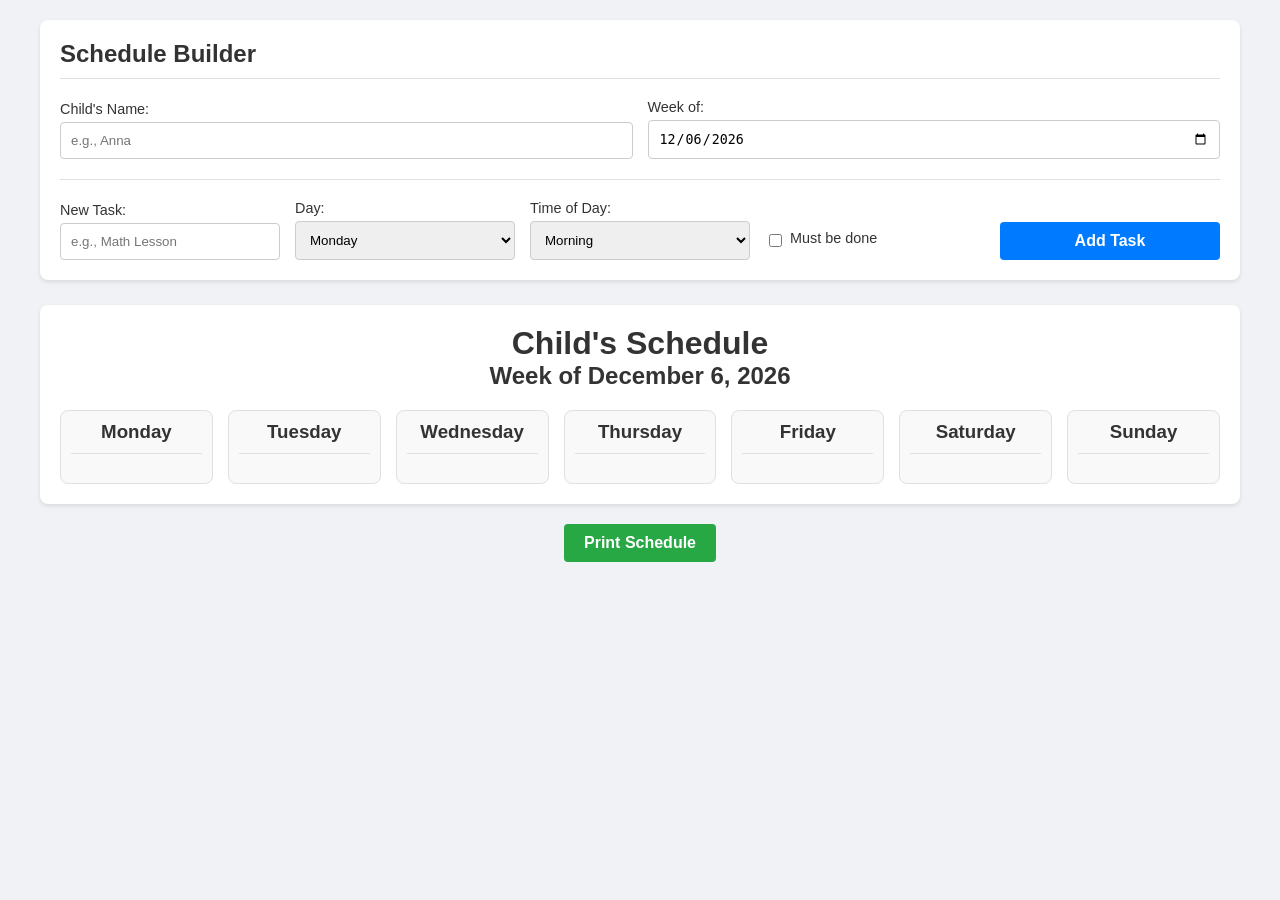
==== schedule.html @ 3bd8af98 "Initial commit" ====
<!DOCTYPE html>
<html lang="en">
<head>
    <meta charset="UTF-8">
    <meta name="viewport" content="width=device-width, initial-scale=1.0">
    <title>Weekly Homeschool Schedule</title>
    <link rel="stylesheet" href="style.css">
</head>
<body>

    <div class="container">
        <div class="controls">
            <h2>Schedule Builder</h2>
            <div class="input-grid">
                <div class="form-group">
                    <label for="childName">Child's Name:</label>
                    <input type="text" id="childName" placeholder="e.g., Anna">
                </div>
                <div class="form-group">
                    <label for="weekDate">Week of:</label>
                    <input type="date" id="weekDate">
                </div>
            </div>
            <hr style="margin: 20px 0; border: 0; border-top: 1px solid #e0e0e0;">
            <div class="input-grid">
                <div class="form-group">
                    <label for="taskName">New Task:</label>
                    <input type="text" id="taskName" placeholder="e.g., Math Lesson" list="taskHistory">
                    <datalist id="taskHistory"></datalist>
                </div>
                <div class="form-group">
                    <label for="dayOfWeek">Day:</label>
                    <select id="dayOfWeek">
                        <option>Monday</option>
                        <option>Tuesday</option>
                        <option>Wednesday</option>
                        <option>Thursday</option>
                        <option>Friday</option>
                        <option>Saturday</option>
                        <option>Sunday</option>
                    </select>
                </div>
                <div class="form-group">
                    <label for="timeOfDay">Time of Day:</label>
                    <select id="timeOfDay">
                        <option>Morning</option>
                        <option>Lunch</option>
                        <option>Afternoon</option>
                        <option>Nighttime</option>
                    </select>
                </div>
                <div class="form-group">
                    <div class="checkbox-group">
                        <input type="checkbox" id="isMustDo">
                        <label for="isMustDo">Must be done</label>
                    </div>
                </div>
                <div class="form-group">
                    <button id="addTaskBtn">Add Task</button>
                </div>
            </div>
        </div>

        <div id="printableArea">
            <div id="scheduleHeader">
                <h1 id="displayName">Child's Schedule</h1>
                <h2 id="displayDate">Week of...</h2>
            </div>
            <div class="schedule-grid" id="schedule-grid-container">
                </div>
        </div>
        
        <button id="printBtn">Print Schedule</button>
    </div>

    <script src="script.js"></script>
</body>
</html>
---- style.css ----
/* --- General Styles --- */
body {
    font-family: -apple-system, BlinkMacSystemFont, "Segoe UI", Roboto, "Helvetica Neue", Arial, sans-serif;
    background-color: #f0f2f5;
    color: #333;
    margin: 0;
    padding: 20px;
}

.container {
    max-width: 1200px;
    margin: auto;
}

/* --- Input & Controls Section --- */
.controls {
    background-color: #ffffff;
    padding: 20px;
    border-radius: 8px;
    box-shadow: 0 2px 4px rgba(0,0,0,0.1);
    margin-bottom: 25px;
}

.controls h2 {
    margin-top: 0;
    border-bottom: 1px solid #e0e0e0;
    padding-bottom: 10px;
}

.input-grid {
    display: grid;
    grid-template-columns: repeat(auto-fit, minmax(200px, 1fr));
    gap: 15px;
    align-items: end;
}

.form-group {
    display: flex;
    flex-direction: column;
}

label {
    margin-bottom: 5px;
    font-weight: 500;
    font-size: 0.9em;
}

input[type="text"], input[type="date"], select {
    width: 100%;
    padding: 10px;
    border: 1px solid #ccc;
    border-radius: 4px;
    box-sizing: border-box; /* Important for consistent sizing */
}

.checkbox-group {
    display: flex;
    align-items: center;
    height: 40px; /* Align with other inputs */
}

.checkbox-group input {
    margin-right: 8px;
}

button {
    padding: 10px 20px;
    background-color: #007bff;
    color: white;
    border: none;
    border-radius: 4px;
    cursor: pointer;
    font-size: 1em;
    font-weight: bold;
    transition: background-color 0.2s;
}

button:hover {
    background-color: #0056b3;
}

#printBtn {
    background-color: #28a745;
    display: block;
    margin: 20px auto;
}
#printBtn:hover {
    background-color: #218838;
}

/* --- Printable Schedule Area --- */
#printableArea {
    background-color: #ffffff;
    padding: 20px;
    border-radius: 8px;
    box-shadow: 0 2px 4px rgba(0,0,0,0.1);
}

#scheduleHeader {
    text-align: center;
    margin-bottom: 20px;
}

#scheduleHeader h1, #scheduleHeader h2 {
    margin: 0;
}

.schedule-grid {
    display: grid;
    grid-template-columns: repeat(7, 1fr);
    gap: 15px;
}

.day-column {
    background-color: #f9f9f9;
    border: 1px solid #e0e0e0;
    border-radius: 8px;
    padding: 10px;
}

.day-column h3 {
    text-align: center;
    margin-top: 0;
    padding-bottom: 10px;
    border-bottom: 1px solid #e0e0e0;
}

.time-block {
    margin-bottom: 15px;
}

.time-block h4 {
    margin: 0 0 8px 0;
    color: #555;
    font-size: 0.9em;
}

.time-block ul {
    list-style: none;
    margin: 0;
    padding-left: 5px;
}

.time-block li {
    background-color: #fff;
    padding: 8px;
    border-radius: 4px;
    margin-bottom: 5px;
    box-shadow: 0 1px 2px rgba(0,0,0,0.05);
    display: flex;
    align-items: center;
}

.task-checkbox {
    margin-right: 10px;
    min-width: 15px; /* prevent layout shift */
}

.task-name {
    flex-grow: 1;
}

/* --- Print Specific Styles --- */
@media print {
    @page {
        size: letter landscape;
        margin: 0.5in;
    }

    body {
        background-color: #fff;
        padding: 0;
        margin: 0;
    }

    .controls, #printBtn {
        display: none !important; /* Hide controls when printing */
    }

    .container, #printableArea {
        max-width: 100%;
        margin: 0;
        padding: 0;
        box-shadow: none;
        border: none;
    }

    .schedule-grid {
        display: grid;
        grid-template-columns: repeat(7, 1fr);
        gap: 10px;
    }

    .day-column {
        border: 1px solid #ccc;
        padding: 5px;
        page-break-inside: avoid; /* Try to keep columns from breaking across pages */
    }

    .time-block li {
        box-shadow: none;
        border: 1px solid #eee;
    }
}
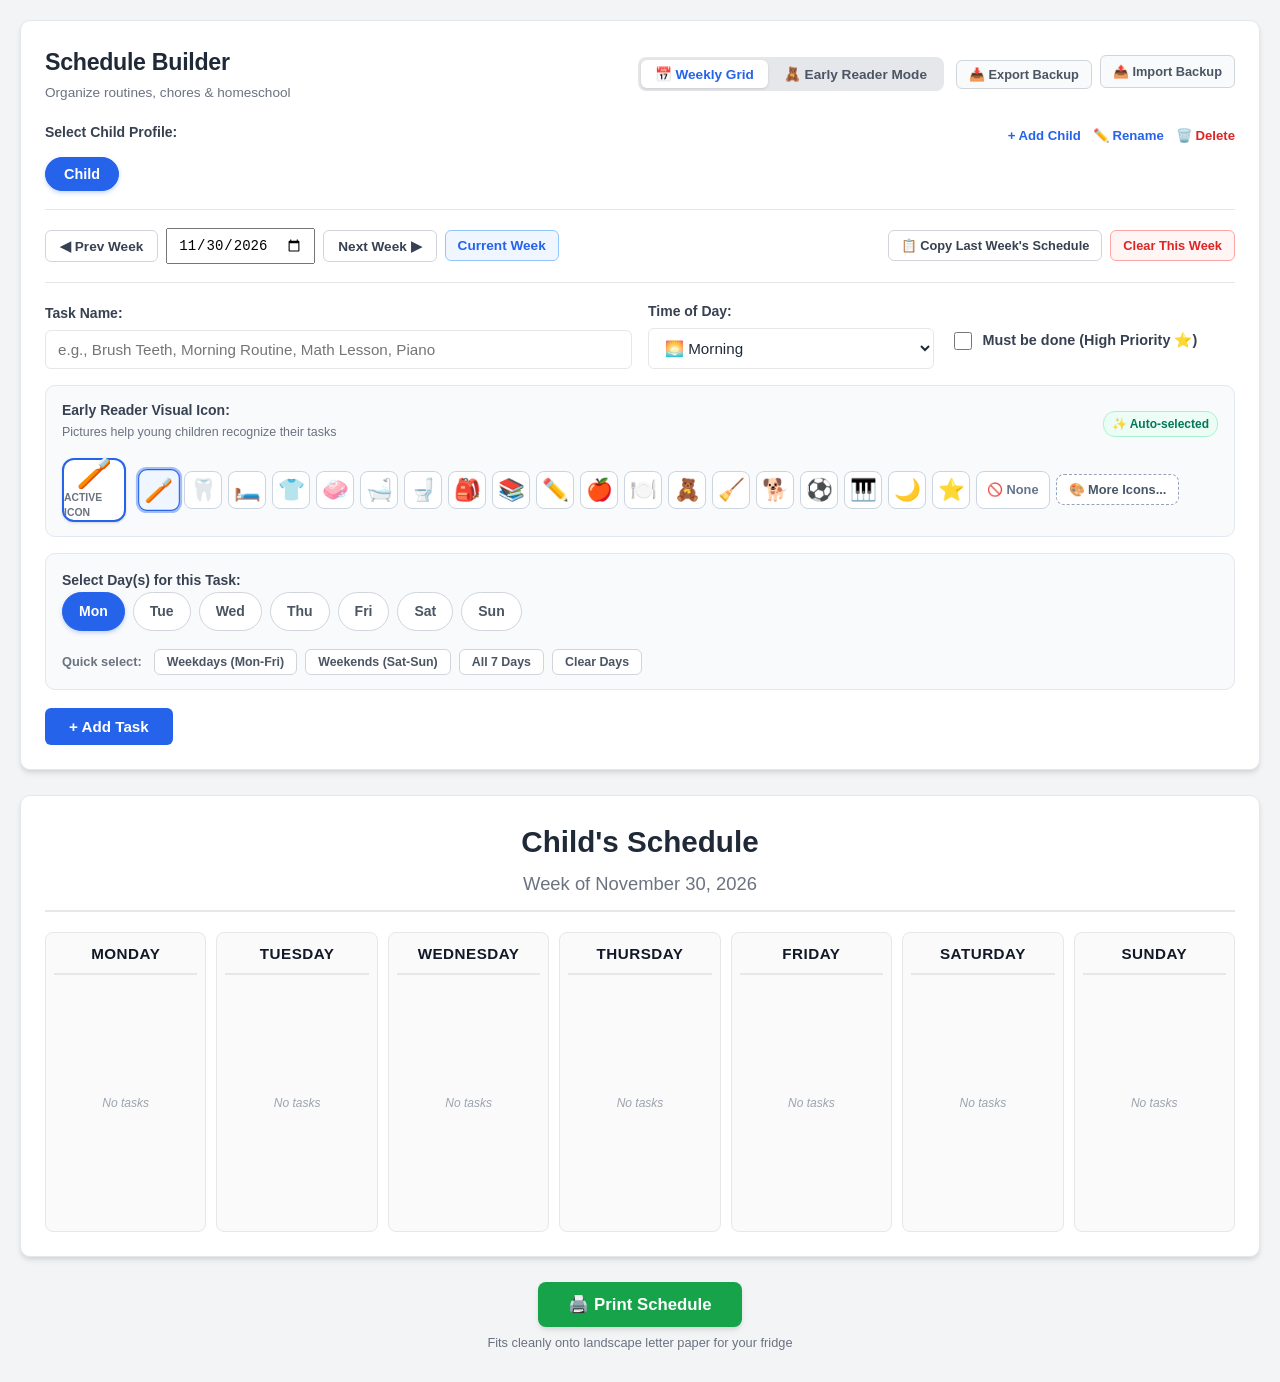
==== commit 1f330cbe: "Update and kids icons" ====
--- a/schedule.html
+++ b/schedule.html
@@ -3,76 +3,284 @@
 <head>
     <meta charset="UTF-8">
     <meta name="viewport" content="width=device-width, initial-scale=1.0">
-    <title>Weekly Homeschool Schedule</title>
+    <title>Weekly Schedule Planner - OnTheFrig</title>
     <link rel="stylesheet" href="style.css">
 </head>
 <body>
 
     <div class="container">
-        <div class="controls">
-            <h2>Schedule Builder</h2>
-            <div class="input-grid">
-                <div class="form-group">
-                    <label for="childName">Child's Name:</label>
-                    <input type="text" id="childName" placeholder="e.g., Anna">
-                </div>
-                <div class="form-group">
-                    <label for="weekDate">Week of:</label>
-                    <input type="date" id="weekDate">
-                </div>
-            </div>
-            <hr style="margin: 20px 0; border: 0; border-top: 1px solid #e0e0e0;">
-            <div class="input-grid">
-                <div class="form-group">
-                    <label for="taskName">New Task:</label>
-                    <input type="text" id="taskName" placeholder="e.g., Math Lesson" list="taskHistory">
-                    <datalist id="taskHistory"></datalist>
-                </div>
-                <div class="form-group">
-                    <label for="dayOfWeek">Day:</label>
-                    <select id="dayOfWeek">
-                        <option>Monday</option>
-                        <option>Tuesday</option>
-                        <option>Wednesday</option>
-                        <option>Thursday</option>
-                        <option>Friday</option>
-                        <option>Saturday</option>
-                        <option>Sunday</option>
-                    </select>
-                </div>
-                <div class="form-group">
-                    <label for="timeOfDay">Time of Day:</label>
-                    <select id="timeOfDay">
-                        <option>Morning</option>
-                        <option>Lunch</option>
-                        <option>Afternoon</option>
-                        <option>Nighttime</option>
-                    </select>
-                </div>
-                <div class="form-group">
-                    <div class="checkbox-group">
-                        <input type="checkbox" id="isMustDo">
-                        <label for="isMustDo">Must be done</label>
-                    </div>
-                </div>
-                <div class="form-group">
-                    <button id="addTaskBtn">Add Task</button>
-                </div>
-            </div>
-        </div>
-
-        <div id="printableArea">
+        <!-- Controls & Planning Section (Hidden when printing) -->
+        <div class="controls no-print">
+            <div class="app-header">
+                <div class="header-branding">
+                    <h2>Schedule Builder</h2>
+                    <span class="header-tagline">Organize routines, chores & homeschool</span>
+                </div>
+                <div class="header-actions">
+                    <div class="view-mode-toggle">
+                        <button type="button" id="viewWeeklyBtn" class="btn-mode active" title="Switch to 7-Day Weekly Grid">📅 Weekly Grid</button>
+                        <button type="button" id="viewEarlyReaderBtn" class="btn-mode" title="Switch to Picture-Card View for Early Readers">🧸 Early Reader Mode</button>
+                    </div>
+                    <div class="backup-actions">
+                        <button type="button" id="exportDataBtn" class="btn-secondary-sm" title="Download a backup file of all children and schedules">📥 Export Backup</button>
+                        <label class="btn-secondary-sm btn-file-label" title="Import schedule data from a backup file">
+                            📤 Import Backup
+                            <input type="file" id="importFileInput" accept=".json" style="display: none;">
+                        </label>
+                    </div>
+                </div>
+            </div>
+
+            <!-- 1. Child Selection / Profile Management -->
+            <div class="child-management-section">
+                <div class="section-header">
+                    <label class="section-label">Select Child Profile:</label>
+                    <div class="child-actions">
+                        <button type="button" id="addChildBtn" class="btn-link">+ Add Child</button>
+                        <button type="button" id="renameChildBtn" class="btn-link" title="Rename currently selected child">✏️ Rename</button>
+                        <button type="button" id="deleteChildBtn" class="btn-link text-danger" title="Remove currently selected child">🗑️ Delete</button>
+                    </div>
+                </div>
+                <div class="child-tabs" id="childTabsContainer">
+                    <!-- Dynamically populated child tabs -->
+                </div>
+            </div>
+
+            <hr class="divider">
+
+            <!-- 2. Week Navigation & History Controls -->
+            <div class="week-navigation-section">
+                <div class="week-nav-controls">
+                    <button type="button" id="prevWeekBtn" class="btn-nav" title="View previous week">◀ Prev Week</button>
+                    
+                    <div class="week-picker-wrapper">
+                        <label for="weekDate" class="sr-only">Week of:</label>
+                        <input type="date" id="weekDate" title="Select any date to jump to that week">
+                    </div>
+
+                    <button type="button" id="nextWeekBtn" class="btn-nav" title="View next week">Next Week ▶</button>
+                    <button type="button" id="currentWeekBtn" class="btn-nav-outline" title="Jump to current week">Current Week</button>
+                </div>
+
+                <div class="week-tools">
+                    <button type="button" id="copyPrevWeekBtn" class="btn-tool" title="Copy all tasks from the previous week into this week">📋 Copy Last Week's Schedule</button>
+                    <button type="button" id="clearWeekBtn" class="btn-tool btn-tool-danger" title="Clear tasks for this week only">Clear This Week</button>
+                </div>
+            </div>
+
+            <hr class="divider">
+
+            <!-- 3. Task Creation Form -->
+            <div class="task-form">
+                <div class="input-grid">
+                    <div class="form-group flex-2">
+                        <label for="taskName">Task Name:</label>
+                        <input type="text" id="taskName" placeholder="e.g., Brush Teeth, Morning Routine, Math Lesson, Piano" list="taskHistory" autocomplete="off">
+                        <datalist id="taskHistory"></datalist>
+                    </div>
+
+                    <div class="form-group">
+                        <label for="timeOfDay">Time of Day:</label>
+                        <select id="timeOfDay">
+                            <option value="Morning">🌅 Morning</option>
+                            <option value="Lunch">🥪 Lunch</option>
+                            <option value="Afternoon">☀️ Afternoon</option>
+                            <option value="Nighttime">🌙 Nighttime</option>
+                        </select>
+                    </div>
+
+                    <div class="form-group">
+                        <label class="checkbox-label" for="isMustDo">
+                            <input type="checkbox" id="isMustDo">
+                            <span>Must be done (High Priority ⭐)</span>
+                        </label>
+                    </div>
+                </div>
+
+                <!-- Early Reader Icon Selection -->
+                <div class="icon-selection-section">
+                    <div class="icon-header">
+                        <label class="section-label">
+                            Early Reader Visual Icon:
+                            <span class="icon-hint">Pictures help young children recognize their tasks</span>
+                        </label>
+                        <span id="autoIconBadge" class="auto-badge" title="Icon automatically detected from task name">✨ Auto-selected</span>
+                    </div>
+
+                    <div class="icon-picker-bar">
+                        <div class="selected-icon-preview" id="selectedIconPreview" title="Current selected icon">
+                            <span id="previewEmoji">🪥</span>
+                            <span class="preview-label">Active Icon</span>
+                        </div>
+
+                        <div class="quick-icons" id="quickIconsContainer">
+                            <!-- Popular Quick Icons -->
+                            <button type="button" class="icon-chip active" data-icon="🪥" title="Toothbrush">🪥</button>
+                            <button type="button" class="icon-chip" data-icon="🦷" title="Tooth">🦷</button>
+                            <button type="button" class="icon-chip" data-icon="🛏️" title="Make Bed">🛏️</button>
+                            <button type="button" class="icon-chip" data-icon="👕" title="Get Dressed">👕</button>
+                            <button type="button" class="icon-chip" data-icon="🧼" title="Wash Hands">🧼</button>
+                            <button type="button" class="icon-chip" data-icon="🛁" title="Bath / Shower">🛁</button>
+                            <button type="button" class="icon-chip" data-icon="🚽" title="Potty">🚽</button>
+                            <button type="button" class="icon-chip" data-icon="🎒" title="Pack Backpack">🎒</button>
+                            <button type="button" class="icon-chip" data-icon="📚" title="Reading / Books">📚</button>
+                            <button type="button" class="icon-chip" data-icon="✏️" title="Schoolwork / Writing">✏️</button>
+                            <button type="button" class="icon-chip" data-icon="🍎" title="Snack / Fruit">🍎</button>
+                            <button type="button" class="icon-chip" data-icon="🍽️" title="Eat Meal">🍽️</button>
+                            <button type="button" class="icon-chip" data-icon="🧸" title="Clean Up Toys">🧸</button>
+                            <button type="button" class="icon-chip" data-icon="🧹" title="Chore / Sweep">🧹</button>
+                            <button type="button" class="icon-chip" data-icon="🐕" title="Pet Care">🐕</button>
+                            <button type="button" class="icon-chip" data-icon="⚽" title="Play / Sports">⚽</button>
+                            <button type="button" class="icon-chip" data-icon="🎹" title="Music / Piano">🎹</button>
+                            <button type="button" class="icon-chip" data-icon="🌙" title="Bedtime">🌙</button>
+                            <button type="button" class="icon-chip" data-icon="⭐" title="Reward / Star">⭐</button>
+                            <button type="button" class="icon-chip" data-icon="" title="No Icon / Text Only">🚫 None</button>
+                            <button type="button" class="icon-chip-more" id="openMoreIconsBtn" title="Browse full icon categories">🎨 More Icons...</button>
+                        </div>
+                    </div>
+                </div>
+
+                <!-- Recurring / Multi-Day Selection -->
+                <div class="day-selection-section">
+                    <label class="section-label">Select Day(s) for this Task:</label>
+                    
+                    <div class="day-chips" id="dayChipsContainer">
+                        <label class="day-chip"><input type="checkbox" name="taskDay" value="Monday" checked><span>Mon</span></label>
+                        <label class="day-chip"><input type="checkbox" name="taskDay" value="Tuesday"><span>Tue</span></label>
+                        <label class="day-chip"><input type="checkbox" name="taskDay" value="Wednesday"><span>Wed</span></label>
+                        <label class="day-chip"><input type="checkbox" name="taskDay" value="Thursday"><span>Thu</span></label>
+                        <label class="day-chip"><input type="checkbox" name="taskDay" value="Friday"><span>Fri</span></label>
+                        <label class="day-chip"><input type="checkbox" name="taskDay" value="Saturday"><span>Sat</span></label>
+                        <label class="day-chip"><input type="checkbox" name="taskDay" value="Sunday"><span>Sun</span></label>
+                    </div>
+
+                    <div class="day-presets">
+                        <span class="preset-label">Quick select:</span>
+                        <button type="button" class="btn-preset" id="presetWeekdays">Weekdays (Mon-Fri)</button>
+                        <button type="button" class="btn-preset" id="presetWeekends">Weekends (Sat-Sun)</button>
+                        <button type="button" class="btn-preset" id="presetEveryday">All 7 Days</button>
+                        <button type="button" class="btn-preset" id="presetClearDays">Clear Days</button>
+                    </div>
+                </div>
+
+                <div class="form-actions">
+                    <button type="button" id="addTaskBtn" class="btn-primary">+ Add Task</button>
+                </div>
+            </div>
+        </div>
+
+        <!-- VIEW 1: Printable 7-Day Schedule Grid -->
+        <div id="printableArea" class="schedule-view">
             <div id="scheduleHeader">
                 <h1 id="displayName">Child's Schedule</h1>
                 <h2 id="displayDate">Week of...</h2>
             </div>
             <div class="schedule-grid" id="schedule-grid-container">
-                </div>
+                <!-- Dynamically populated day columns -->
+            </div>
+        </div>
+
+        <!-- VIEW 2: Early Reader Picture Routine Board -->
+        <div id="earlyReaderView" class="schedule-view" style="display: none;">
+            <div class="reader-board-header">
+                <div class="reader-header-info">
+                    <h1 id="readerDisplayName">Child's Daily Routine</h1>
+                    <div class="reader-subhead">
+                        <span id="readerDisplayDate">Today's Picture Routine</span>
+                        <span class="early-reader-badge">🧸 Early Reader Visual Board</span>
+                    </div>
+                </div>
+                
+                <!-- Day selector for Early Reader View -->
+                <div class="reader-day-selector no-print" id="readerDaySelector">
+                    <!-- Monday .. Sunday tabs -->
+                </div>
+            </div>
+
+            <div class="reader-routine-container" id="readerRoutineContainer">
+                <!-- Dynamically populated Time of Day picture cards -->
+            </div>
         </div>
         
-        <button id="printBtn">Print Schedule</button>
+        <!-- Print Action -->
+        <div class="print-action-bar no-print">
+            <button id="printBtn" class="btn-print">🖨️ Print Schedule</button>
+            <span class="print-hint" id="printHint">Fits cleanly onto landscape letter paper for your fridge</span>
+        </div>
+    </div>
+
+    <!-- More Icons Modal -->
+    <div id="iconModal" class="modal-overlay" style="display: none;">
+        <div class="modal-card">
+            <div class="modal-header">
+                <h3>Select an Early Reader Icon</h3>
+                <button type="button" id="closeIconModalBtn" class="modal-close-btn">✕</button>
+            </div>
+            <div class="modal-body" id="iconCategoriesContainer">
+                <!-- Populated dynamically with categorized emoji sets -->
+            </div>
+        </div>
+    </div>
+
+    <!-- Edit Task Modal -->
+    <div id="editTaskModal" class="modal-overlay" style="display: none;">
+        <div class="modal-card">
+            <div class="modal-header">
+                <h3>Edit Task</h3>
+                <button type="button" id="closeEditModalBtn" class="modal-close-btn">✕</button>
+            </div>
+            <div class="modal-body">
+                <div class="form-group">
+                    <label for="editTaskName">Task Name:</label>
+                    <input type="text" id="editTaskName">
+                </div>
+                <div class="form-group" style="margin-top: 12px;">
+                    <label for="editTimeOfDay">Time of Day:</label>
+                    <select id="editTimeOfDay">
+                        <option value="Morning">🌅 Morning</option>
+                        <option value="Lunch">🥪 Lunch</option>
+                        <option value="Afternoon">☀️ Afternoon</option>
+                        <option value="Nighttime">🌙 Nighttime</option>
+                    </select>
+                </div>
+                <div class="form-group" style="margin-top: 12px;">
+                    <label>Task Icon:</label>
+                    <div class="edit-icon-picker" id="editIconPicker">
+                        <!-- Quick icons in edit dialog -->
+                    </div>
+                </div>
+                <div class="form-group" style="margin-top: 12px;">
+                    <label class="checkbox-label" for="editIsMustDo">
+                        <input type="checkbox" id="editIsMustDo">
+                        <span>Must be done (High Priority ⭐)</span>
+                    </label>
+                </div>
+                <div class="modal-actions">
+                    <button type="button" id="saveEditTaskBtn" class="btn-primary">Save Changes</button>
+                    <button type="button" id="cancelEditTaskBtn" class="btn-tool">Cancel</button>
+                </div>
+            </div>
+        </div>
+    </div>
+
+    <!-- Safe Delete Confirmation Modal (Prevents accidental deletions) -->
+    <div id="deleteModal" class="modal-overlay" style="display: none;">
+        <div class="modal-card modal-card-sm">
+            <div class="modal-header">
+                <h3>Delete Recurring Task</h3>
+                <button type="button" id="closeDeleteModalBtn" class="modal-close-btn">✕</button>
+            </div>
+            <div class="modal-body">
+                <p id="deleteModalMessage">This task occurs on multiple days this week. How would you like to delete it?</p>
+                <div class="delete-modal-actions">
+                    <button type="button" id="deleteSeriesBtn" class="btn-tool btn-tool-danger">Delete All Days This Week</button>
+                    <button type="button" id="deleteSingleBtn" class="btn-tool">Delete Only This Day</button>
+                    <button type="button" id="cancelDeleteModalBtn" class="btn-secondary-sm">Cancel (Keep Task)</button>
+                </div>
+            </div>
+        </div>
     </div>
 
     <script src="script.js"></script>
 </body>
-</html>+</html>
--- a/style.css
+++ b/style.css
@@ -1,36 +1,322 @@
-/* --- General Styles --- */
+/* --- Base Variables & Reset --- */
+:root {
+    --primary-color: #2563eb;
+    --primary-hover: #1d4ed8;
+    --primary-light: #eff6ff;
+    --success-color: #16a34a;
+    --success-hover: #15803d;
+    --danger-color: #dc2626;
+    --danger-hover: #b91c1c;
+    --purple-color: #7c3aed;
+    --purple-light: #f5f3ff;
+    --amber-color: #d97706;
+    --amber-light: #fffbeb;
+    --bg-color: #f3f4f6;
+    --card-bg: #ffffff;
+    --text-main: #1f2937;
+    --text-muted: #6b7280;
+    --border-color: #e5e7eb;
+    --border-focus: #93c5fd;
+    --radius: 10px;
+    --radius-sm: 6px;
+    --shadow: 0 1px 3px rgba(0, 0, 0, 0.1), 0 1px 2px rgba(0, 0, 0, 0.06);
+    --shadow-md: 0 4px 6px -1px rgba(0, 0, 0, 0.1), 0 2px 4px -1px rgba(0, 0, 0, 0.06);
+    --shadow-lg: 0 10px 15px -3px rgba(0, 0, 0, 0.1), 0 4px 6px -2px rgba(0, 0, 0, 0.05);
+}
+
+* {
+    box-sizing: border-box;
+}
+
 body {
-    font-family: -apple-system, BlinkMacSystemFont, "Segoe UI", Roboto, "Helvetica Neue", Arial, sans-serif;
-    background-color: #f0f2f5;
-    color: #333;
+    font-family: -apple-system, BlinkMacSystemFont, "Segoe UI", Roboto, Helvetica, Arial, sans-serif;
+    background-color: var(--bg-color);
+    color: var(--text-main);
     margin: 0;
     padding: 20px;
+    line-height: 1.5;
 }
 
 .container {
-    max-width: 1200px;
-    margin: auto;
-}
-
-/* --- Input & Controls Section --- */
+    max-width: 1320px;
+    margin: 0 auto;
+}
+
+/* --- Controls & Card Styles --- */
 .controls {
+    background-color: var(--card-bg);
+    padding: 24px;
+    border-radius: var(--radius);
+    box-shadow: var(--shadow-md);
+    margin-bottom: 25px;
+    border: 1px solid var(--border-color);
+}
+
+.app-header {
+    display: flex;
+    justify-content: space-between;
+    align-items: center;
+    margin-bottom: 18px;
+    flex-wrap: wrap;
+    gap: 14px;
+}
+
+.header-branding h2 {
+    margin: 0;
+    font-size: 1.45rem;
+    font-weight: 800;
+    color: var(--text-main);
+    letter-spacing: -0.3px;
+}
+
+.header-tagline {
+    font-size: 0.85rem;
+    color: var(--text-muted);
+    font-weight: 500;
+}
+
+.header-actions {
+    display: flex;
+    align-items: center;
+    gap: 12px;
+    flex-wrap: wrap;
+}
+
+/* --- View Mode Switcher --- */
+.view-mode-toggle {
+    display: inline-flex;
+    background-color: #e5e7eb;
+    padding: 3px;
+    border-radius: 8px;
+    gap: 2px;
+}
+
+.btn-mode {
+    padding: 6px 14px;
+    background: transparent;
+    border: none;
+    border-radius: 6px;
+    font-size: 0.85rem;
+    font-weight: 700;
+    color: #4b5563;
+    cursor: pointer;
+    transition: all 0.15s ease;
+}
+
+.btn-mode:hover {
+    color: var(--text-main);
+}
+
+.btn-mode.active {
     background-color: #ffffff;
-    padding: 20px;
-    border-radius: 8px;
-    box-shadow: 0 2px 4px rgba(0,0,0,0.1);
-    margin-bottom: 25px;
-}
-
-.controls h2 {
-    margin-top: 0;
-    border-bottom: 1px solid #e0e0e0;
-    padding-bottom: 10px;
-}
-
+    color: var(--primary-color);
+    box-shadow: 0 1px 3px rgba(0, 0, 0, 0.12);
+}
+
+.backup-actions {
+    display: flex;
+    gap: 8px;
+    align-items: center;
+}
+
+.btn-secondary-sm {
+    padding: 6px 12px;
+    background-color: #f9fafb;
+    border: 1px solid #d1d5db;
+    border-radius: 6px;
+    font-size: 0.8rem;
+    font-weight: 600;
+    color: #4b5563;
+    cursor: pointer;
+    transition: background-color 0.15s, border-color 0.15s;
+    text-decoration: none;
+    display: inline-flex;
+    align-items: center;
+    gap: 4px;
+}
+
+.btn-secondary-sm:hover {
+    background-color: #e5e7eb;
+    border-color: #9ca3af;
+}
+
+.btn-file-label {
+    cursor: pointer;
+}
+
+.divider {
+    margin: 18px 0;
+    border: 0;
+    border-top: 1px solid var(--border-color);
+}
+
+/* --- Child Management & Tabs --- */
+.child-management-section {
+    margin-bottom: 6px;
+}
+
+.section-header {
+    display: flex;
+    justify-content: space-between;
+    align-items: center;
+    margin-bottom: 8px;
+}
+
+.section-label {
+    font-weight: 700;
+    font-size: 0.875rem;
+    color: #374151;
+}
+
+.child-actions {
+    display: flex;
+    gap: 12px;
+}
+
+.btn-link {
+    background: none;
+    border: none;
+    color: var(--primary-color);
+    font-size: 0.825rem;
+    font-weight: 600;
+    cursor: pointer;
+    padding: 0;
+}
+
+.btn-link:hover {
+    text-decoration: underline;
+}
+
+.btn-link.text-danger {
+    color: var(--danger-color);
+}
+
+.child-tabs {
+    display: flex;
+    flex-wrap: wrap;
+    gap: 8px;
+    align-items: center;
+}
+
+.child-tab {
+    padding: 8px 18px;
+    background-color: #f3f4f6;
+    border: 1px solid #d1d5db;
+    border-radius: 20px;
+    font-size: 0.9rem;
+    font-weight: 600;
+    color: #4b5563;
+    cursor: pointer;
+    transition: all 0.15s ease;
+}
+
+.child-tab:hover {
+    background-color: #e5e7eb;
+    border-color: #9ca3af;
+}
+
+.child-tab.active {
+    background-color: var(--primary-color);
+    color: #ffffff;
+    border-color: var(--primary-color);
+    box-shadow: 0 2px 4px rgba(37, 99, 235, 0.25);
+}
+
+/* --- Week Navigation Section --- */
+.week-navigation-section {
+    display: flex;
+    justify-content: space-between;
+    align-items: center;
+    flex-wrap: wrap;
+    gap: 14px;
+}
+
+.week-nav-controls {
+    display: flex;
+    align-items: center;
+    gap: 8px;
+    flex-wrap: wrap;
+}
+
+.week-picker-wrapper input[type="date"] {
+    padding: 7px 10px;
+    font-size: 0.875rem;
+    width: auto;
+    font-weight: 500;
+}
+
+.btn-nav {
+    padding: 7px 14px;
+    background-color: #ffffff;
+    border: 1px solid #d1d5db;
+    border-radius: 6px;
+    font-size: 0.85rem;
+    font-weight: 600;
+    color: #374151;
+    cursor: pointer;
+    transition: all 0.15s;
+}
+
+.btn-nav:hover {
+    background-color: #f3f4f6;
+    border-color: #9ca3af;
+}
+
+.btn-nav-outline {
+    padding: 7px 12px;
+    background-color: var(--primary-light);
+    border: 1px solid var(--border-focus);
+    border-radius: 6px;
+    font-size: 0.85rem;
+    font-weight: 600;
+    color: var(--primary-color);
+    cursor: pointer;
+    transition: all 0.15s;
+}
+
+.btn-nav-outline:hover {
+    background-color: #dbeafe;
+}
+
+.week-tools {
+    display: flex;
+    gap: 8px;
+    flex-wrap: wrap;
+}
+
+.btn-tool {
+    padding: 7px 12px;
+    background-color: #ffffff;
+    border: 1px solid #d1d5db;
+    border-radius: 6px;
+    font-size: 0.8rem;
+    font-weight: 600;
+    color: #374151;
+    cursor: pointer;
+    transition: all 0.15s;
+}
+
+.btn-tool:hover {
+    background-color: #f3f4f6;
+    border-color: #9ca3af;
+}
+
+.btn-tool-danger {
+    color: var(--danger-color);
+    border-color: #fca5a5;
+    background-color: #fff5f5;
+}
+
+.btn-tool-danger:hover {
+    background-color: #fee2e2;
+    border-color: var(--danger-color);
+}
+
+/* --- Task Input Grid --- */
 .input-grid {
     display: grid;
-    grid-template-columns: repeat(auto-fit, minmax(200px, 1fr));
-    gap: 15px;
+    grid-template-columns: repeat(auto-fit, minmax(220px, 1fr));
+    gap: 16px;
     align-items: end;
 }
 
@@ -39,166 +325,1051 @@
     flex-direction: column;
 }
 
+.form-group.flex-2 {
+    grid-column: span 2;
+}
+
 label {
-    margin-bottom: 5px;
-    font-weight: 500;
-    font-size: 0.9em;
-}
-
-input[type="text"], input[type="date"], select {
+    margin-bottom: 6px;
+    font-weight: 600;
+    font-size: 0.875rem;
+    color: #374151;
+}
+
+input[type="text"],
+select {
     width: 100%;
-    padding: 10px;
-    border: 1px solid #ccc;
-    border-radius: 4px;
-    box-sizing: border-box; /* Important for consistent sizing */
-}
-
-.checkbox-group {
-    display: flex;
-    align-items: center;
-    height: 40px; /* Align with other inputs */
-}
-
-.checkbox-group input {
-    margin-right: 8px;
-}
-
+    padding: 10px 12px;
+    border: 1px solid var(--border-color);
+    border-radius: 6px;
+    background-color: #fff;
+    font-size: 0.95rem;
+    color: var(--text-main);
+    transition: border-color 0.15s ease, box-shadow 0.15s ease;
+}
+
+input[type="text"]:focus,
+input[type="date"]:focus,
+select:focus {
+    outline: none;
+    border-color: var(--primary-color);
+    box-shadow: 0 0 0 3px rgba(37, 99, 235, 0.15);
+}
+
+.checkbox-label {
+    display: inline-flex;
+    align-items: center;
+    gap: 8px;
+    cursor: pointer;
+    font-weight: 600;
+    font-size: 0.9rem;
+    padding: 10px 0;
+    user-select: none;
+}
+
+.checkbox-label input[type="checkbox"] {
+    width: 18px;
+    height: 18px;
+    cursor: pointer;
+    accent-color: var(--primary-color);
+}
+
+/* --- Early Reader Icon Selection Section --- */
+.icon-selection-section {
+    margin-top: 16px;
+    padding: 14px 16px;
+    background-color: #f8fafc;
+    border: 1px solid #e2e8f0;
+    border-radius: var(--radius);
+}
+
+.icon-header {
+    display: flex;
+    justify-content: space-between;
+    align-items: center;
+    margin-bottom: 10px;
+    flex-wrap: wrap;
+    gap: 8px;
+}
+
+.icon-hint {
+    display: block;
+    font-size: 0.78rem;
+    font-weight: normal;
+    color: var(--text-muted);
+    margin-top: 2px;
+}
+
+.auto-badge {
+    display: inline-block;
+    padding: 3px 8px;
+    background-color: #ecfdf5;
+    border: 1px solid #a7f3d0;
+    color: #047857;
+    border-radius: 12px;
+    font-size: 0.75rem;
+    font-weight: 600;
+    transition: opacity 0.2s;
+}
+
+.icon-picker-bar {
+    display: flex;
+    align-items: center;
+    gap: 14px;
+    flex-wrap: wrap;
+}
+
+.selected-icon-preview {
+    display: flex;
+    flex-direction: column;
+    align-items: center;
+    justify-content: center;
+    width: 64px;
+    height: 64px;
+    background: #ffffff;
+    border: 2px solid var(--primary-color);
+    border-radius: 12px;
+    box-shadow: var(--shadow);
+    flex-shrink: 0;
+}
+
+#previewEmoji {
+    font-size: 1.85rem;
+    line-height: 1;
+}
+
+.preview-label {
+    font-size: 0.65rem;
+    font-weight: 700;
+    color: var(--text-muted);
+    text-transform: uppercase;
+    margin-top: 2px;
+}
+
+.quick-icons {
+    display: flex;
+    flex-wrap: wrap;
+    gap: 6px;
+    align-items: center;
+    flex: 1;
+}
+
+.icon-chip {
+    width: 38px;
+    height: 38px;
+    font-size: 1.35rem;
+    display: inline-flex;
+    align-items: center;
+    justify-content: center;
+    background-color: #ffffff;
+    border: 1px solid #cbd5e1;
+    border-radius: 8px;
+    cursor: pointer;
+    transition: all 0.15s ease;
+    padding: 0;
+    user-select: none;
+}
+
+.icon-chip[data-icon=""] {
+    width: auto;
+    padding: 0 10px;
+    font-size: 0.8rem;
+    font-weight: 600;
+    color: #64748b;
+}
+
+.icon-chip:hover {
+    background-color: #e2e8f0;
+    transform: scale(1.08);
+}
+
+.icon-chip.active {
+    border-color: var(--primary-color);
+    background-color: #eff6ff;
+    box-shadow: 0 0 0 2px rgba(37, 99, 235, 0.4);
+    transform: scale(1.1);
+}
+
+.icon-chip-more {
+    padding: 7px 12px;
+    background-color: #ffffff;
+    border: 1px dashed #94a3b8;
+    border-radius: 8px;
+    font-size: 0.8rem;
+    font-weight: 600;
+    color: #475569;
+    cursor: pointer;
+    transition: all 0.15s ease;
+}
+
+.icon-chip-more:hover {
+    background-color: #f1f5f9;
+    border-color: var(--primary-color);
+    color: var(--primary-color);
+}
+
+/* --- Recurring / Multi-Day Selection Chips --- */
+.day-selection-section {
+    margin-top: 16px;
+    padding: 14px 16px;
+    background-color: #f9fafb;
+    border: 1px solid var(--border-color);
+    border-radius: var(--radius);
+}
+
+.day-chips {
+    display: flex;
+    flex-wrap: wrap;
+    gap: 8px;
+    margin-bottom: 12px;
+}
+
+.day-chip {
+    cursor: pointer;
+    user-select: none;
+}
+
+.day-chip input[type="checkbox"] {
+    position: absolute;
+    opacity: 0;
+    pointer-events: none;
+}
+
+.day-chip span {
+    display: inline-block;
+    padding: 8px 16px;
+    background-color: #ffffff;
+    border: 1px solid #d1d5db;
+    border-radius: 20px;
+    font-size: 0.875rem;
+    font-weight: 600;
+    color: #4b5563;
+    transition: all 0.15s ease-in-out;
+}
+
+.day-chip input[type="checkbox"]:checked + span {
+    background-color: var(--primary-color);
+    color: #ffffff;
+    border-color: var(--primary-color);
+    box-shadow: 0 2px 4px rgba(37, 99, 235, 0.25);
+}
+
+.day-chip:hover span {
+    border-color: var(--primary-color);
+}
+
+.day-presets {
+    display: flex;
+    flex-wrap: wrap;
+    align-items: center;
+    gap: 8px;
+}
+
+.preset-label {
+    font-size: 0.8rem;
+    font-weight: 600;
+    color: var(--text-muted);
+    margin-right: 4px;
+}
+
+.btn-preset {
+    padding: 5px 12px;
+    background-color: #ffffff;
+    border: 1px solid #d1d5db;
+    border-radius: 6px;
+    font-size: 0.775rem;
+    font-weight: 600;
+    color: #4b5563;
+    cursor: pointer;
+    transition: background-color 0.15s, border-color 0.15s;
+}
+
+.btn-preset:hover {
+    background-color: #e5e7eb;
+    border-color: #9ca3af;
+}
+
+/* --- Buttons --- */
 button {
-    padding: 10px 20px;
-    background-color: #007bff;
-    color: white;
+    font-family: inherit;
+}
+
+.form-actions {
+    display: flex;
+    gap: 12px;
+    margin-top: 18px;
+    align-items: center;
+}
+
+.btn-primary {
+    padding: 10px 24px;
+    background-color: var(--primary-color);
+    color: #ffffff;
     border: none;
-    border-radius: 4px;
-    cursor: pointer;
-    font-size: 1em;
-    font-weight: bold;
-    transition: background-color 0.2s;
-}
-
-button:hover {
-    background-color: #0056b3;
-}
-
-#printBtn {
-    background-color: #28a745;
-    display: block;
-    margin: 20px auto;
-}
-#printBtn:hover {
-    background-color: #218838;
-}
-
-/* --- Printable Schedule Area --- */
+    border-radius: 6px;
+    cursor: pointer;
+    font-size: 0.95rem;
+    font-weight: 700;
+    transition: background-color 0.15s;
+}
+
+.btn-primary:hover {
+    background-color: var(--primary-hover);
+}
+
+.print-action-bar {
+    text-align: center;
+    margin: 25px 0 10px 0;
+    display: flex;
+    flex-direction: column;
+    align-items: center;
+    gap: 6px;
+}
+
+.btn-print {
+    padding: 12px 30px;
+    background-color: var(--success-color);
+    color: #ffffff;
+    border: none;
+    border-radius: 8px;
+    cursor: pointer;
+    font-size: 1.05rem;
+    font-weight: 700;
+    box-shadow: var(--shadow-md);
+    transition: background-color 0.15s, transform 0.05s;
+}
+
+.btn-print:hover {
+    background-color: var(--success-hover);
+}
+
+.btn-print:active {
+    transform: translateY(1px);
+}
+
+.print-hint {
+    font-size: 0.8rem;
+    color: var(--text-muted);
+}
+
+/* --- VIEW 1: Schedule Display Area (Weekly Grid) --- */
 #printableArea {
-    background-color: #ffffff;
-    padding: 20px;
-    border-radius: 8px;
-    box-shadow: 0 2px 4px rgba(0,0,0,0.1);
+    background-color: var(--card-bg);
+    padding: 24px;
+    border-radius: var(--radius);
+    box-shadow: var(--shadow-md);
+    border: 1px solid var(--border-color);
 }
 
 #scheduleHeader {
     text-align: center;
     margin-bottom: 20px;
-}
-
-#scheduleHeader h1, #scheduleHeader h2 {
+    padding-bottom: 12px;
+    border-bottom: 2px solid var(--border-color);
+}
+
+#scheduleHeader h1 {
+    margin: 0 0 6px 0;
+    font-size: 1.85rem;
+    font-weight: 800;
+    color: var(--text-main);
+}
+
+#scheduleHeader h2 {
     margin: 0;
+    font-size: 1.15rem;
+    font-weight: 500;
+    color: var(--text-muted);
 }
 
 .schedule-grid {
     display: grid;
     grid-template-columns: repeat(7, 1fr);
-    gap: 15px;
+    gap: 10px;
 }
 
 .day-column {
-    background-color: #f9f9f9;
-    border: 1px solid #e0e0e0;
+    background-color: #fafafa;
+    border: 1px solid var(--border-color);
     border-radius: 8px;
-    padding: 10px;
+    padding: 10px 8px;
+    display: flex;
+    flex-direction: column;
+    min-height: 300px;
 }
 
 .day-column h3 {
     text-align: center;
-    margin-top: 0;
-    padding-bottom: 10px;
-    border-bottom: 1px solid #e0e0e0;
+    margin: 0 0 10px 0;
+    padding-bottom: 8px;
+    font-size: 0.95rem;
+    font-weight: 800;
+    color: #111827;
+    border-bottom: 2px solid #e5e7eb;
+    text-transform: uppercase;
+    letter-spacing: 0.5px;
 }
 
 .time-block {
-    margin-bottom: 15px;
+    margin-bottom: 12px;
 }
 
 .time-block h4 {
-    margin: 0 0 8px 0;
-    color: #555;
-    font-size: 0.9em;
+    margin: 0 0 6px 2px;
+    color: #4b5563;
+    font-size: 0.8rem;
+    font-weight: 700;
+    text-transform: uppercase;
+    letter-spacing: 0.3px;
+    display: flex;
+    align-items: center;
+    gap: 4px;
 }
 
 .time-block ul {
     list-style: none;
     margin: 0;
-    padding-left: 5px;
+    padding: 0;
 }
 
 .time-block li {
-    background-color: #fff;
-    padding: 8px;
-    border-radius: 4px;
-    margin-bottom: 5px;
-    box-shadow: 0 1px 2px rgba(0,0,0,0.05);
-    display: flex;
-    align-items: center;
+    background-color: #ffffff;
+    padding: 6px 8px;
+    border-radius: 6px;
+    margin-bottom: 6px;
+    border: 1px solid #e5e7eb;
+    box-shadow: 0 1px 2px rgba(0, 0, 0, 0.04);
+    display: flex;
+    align-items: center;
+    gap: 7px;
+    font-size: 0.85rem;
+    transition: background-color 0.15s, transform 0.1s;
+    position: relative;
+}
+
+.time-block li:hover {
+    background-color: #f9fafb;
+}
+
+.time-block li.completed {
+    background-color: #f8fafc;
+    border-color: #e2e8f0;
+}
+
+.time-block li.completed .task-name {
+    text-decoration: line-through;
+    color: #9ca3af;
+}
+
+.time-block li.completed .task-icon {
+    opacity: 0.5;
+    filter: grayscale(0.5);
 }
 
 .task-checkbox {
-    margin-right: 10px;
-    min-width: 15px; /* prevent layout shift */
+    cursor: pointer;
+    min-width: 16px;
+    min-height: 16px;
+    accent-color: var(--primary-color);
+}
+
+.task-icon {
+    font-size: 1.25rem;
+    line-height: 1;
+    flex-shrink: 0;
+    display: inline-flex;
+    align-items: center;
+    justify-content: center;
 }
 
 .task-name {
     flex-grow: 1;
-}
-
-/* --- Print Specific Styles --- */
+    word-break: break-word;
+    color: var(--text-main);
+}
+
+.task-must-do-badge {
+    color: #d97706;
+    font-size: 0.8rem;
+    margin-left: 2px;
+}
+
+.task-item-actions {
+    display: flex;
+    gap: 2px;
+    opacity: 0;
+    transition: opacity 0.15s ease;
+}
+
+.time-block li:hover .task-item-actions {
+    opacity: 1;
+}
+
+.task-btn-action {
+    background: transparent;
+    border: none;
+    color: #9ca3af;
+    cursor: pointer;
+    padding: 2px 4px;
+    font-size: 0.75rem;
+    border-radius: 3px;
+    transition: color 0.15s, background-color 0.15s;
+}
+
+.task-btn-action:hover {
+    color: var(--primary-color);
+    background-color: #eff6ff;
+}
+
+.delete-task-btn:hover {
+    color: var(--danger-color) !important;
+    background-color: #fee2e2 !important;
+}
+
+.day-empty-hint {
+    color: #9ca3af;
+    font-size: 0.75rem;
+    text-align: center;
+    font-style: italic;
+    margin-top: auto;
+    margin-bottom: auto;
+    padding: 20px 0;
+}
+
+/* --- VIEW 2: Early Reader Picture Routine Board --- */
+#earlyReaderView {
+    background-color: var(--card-bg);
+    padding: 24px;
+    border-radius: var(--radius);
+    box-shadow: var(--shadow-md);
+    border: 1px solid var(--border-color);
+}
+
+.reader-board-header {
+    display: flex;
+    justify-content: space-between;
+    align-items: center;
+    flex-wrap: wrap;
+    gap: 16px;
+    margin-bottom: 24px;
+    padding-bottom: 16px;
+    border-bottom: 2px solid var(--border-color);
+}
+
+.reader-header-info h1 {
+    margin: 0 0 4px 0;
+    font-size: 2rem;
+    font-weight: 800;
+    color: var(--text-main);
+}
+
+.reader-subhead {
+    display: flex;
+    align-items: center;
+    gap: 10px;
+    font-size: 1.05rem;
+    color: var(--text-muted);
+}
+
+.early-reader-badge {
+    background-color: #fdf2f8;
+    color: #db2777;
+    border: 1px solid #fbcfe8;
+    padding: 2px 10px;
+    border-radius: 12px;
+    font-size: 0.8rem;
+    font-weight: 700;
+}
+
+.reader-day-selector {
+    display: flex;
+    gap: 6px;
+    flex-wrap: wrap;
+}
+
+.reader-day-btn {
+    padding: 8px 14px;
+    background-color: #f3f4f6;
+    border: 1px solid #d1d5db;
+    border-radius: 8px;
+    font-size: 0.9rem;
+    font-weight: 700;
+    color: #4b5563;
+    cursor: pointer;
+    transition: all 0.15s ease;
+}
+
+.reader-day-btn:hover {
+    background-color: #e5e7eb;
+}
+
+.reader-day-btn.active {
+    background-color: var(--purple-color);
+    color: #ffffff;
+    border-color: var(--purple-color);
+    box-shadow: 0 2px 6px rgba(124, 58, 237, 0.3);
+}
+
+.reader-routine-container {
+    display: grid;
+    grid-template-columns: repeat(auto-fit, minmax(280px, 1fr));
+    gap: 20px;
+}
+
+.reader-block-card {
+    background-color: #ffffff;
+    border: 2px solid var(--border-color);
+    border-radius: 14px;
+    padding: 16px;
+    box-shadow: var(--shadow);
+    display: flex;
+    flex-direction: column;
+}
+
+.reader-block-card.time-Morning {
+    border-top: 6px solid #f59e0b;
+}
+
+.reader-block-card.time-Lunch {
+    border-top: 6px solid #10b981;
+}
+
+.reader-block-card.time-Afternoon {
+    border-top: 6px solid #3b82f6;
+}
+
+.reader-block-card.time-Nighttime {
+    border-top: 6px solid #6366f1;
+}
+
+.reader-block-header {
+    display: flex;
+    justify-content: space-between;
+    align-items: center;
+    margin-bottom: 14px;
+    padding-bottom: 8px;
+    border-bottom: 1px solid var(--border-color);
+}
+
+.reader-block-header h3 {
+    margin: 0;
+    font-size: 1.2rem;
+    font-weight: 800;
+    display: flex;
+    align-items: center;
+    gap: 8px;
+}
+
+.reader-block-count {
+    font-size: 0.8rem;
+    font-weight: 700;
+    background: #f1f5f9;
+    padding: 2px 8px;
+    border-radius: 10px;
+    color: #64748b;
+}
+
+.reader-task-cards {
+    display: flex;
+    flex-direction: column;
+    gap: 12px;
+}
+
+.reader-card-item {
+    display: flex;
+    align-items: center;
+    gap: 14px;
+    padding: 12px 14px;
+    background-color: #f8fafc;
+    border: 2px solid #e2e8f0;
+    border-radius: 12px;
+    cursor: pointer;
+    transition: all 0.2s ease;
+    user-select: none;
+}
+
+.reader-card-item:hover {
+    border-color: var(--primary-color);
+    background-color: #eff6ff;
+    transform: translateY(-2px);
+    box-shadow: var(--shadow);
+}
+
+.reader-card-item.completed {
+    background-color: #f0fdf4;
+    border-color: #86efac;
+    opacity: 0.85;
+}
+
+.reader-card-item.completed .reader-task-title {
+    text-decoration: line-through;
+    color: #15803d;
+}
+
+.reader-card-icon {
+    font-size: 2.2rem;
+    line-height: 1;
+    width: 52px;
+    height: 52px;
+    display: flex;
+    align-items: center;
+    justify-content: center;
+    background: #ffffff;
+    border-radius: 12px;
+    box-shadow: 0 1px 3px rgba(0,0,0,0.08);
+    flex-shrink: 0;
+}
+
+.reader-card-content {
+    flex: 1;
+    display: flex;
+    flex-direction: column;
+}
+
+.reader-task-title {
+    font-size: 1.1rem;
+    font-weight: 700;
+    color: var(--text-main);
+    line-height: 1.3;
+}
+
+.reader-task-tag {
+    font-size: 0.75rem;
+    color: #d97706;
+    font-weight: 700;
+    margin-top: 2px;
+}
+
+.reader-card-actions {
+    display: flex;
+    align-items: center;
+    gap: 8px;
+}
+
+.btn-speak {
+    width: 38px;
+    height: 38px;
+    border-radius: 50%;
+    border: 1px solid #cbd5e1;
+    background: #ffffff;
+    font-size: 1.1rem;
+    cursor: pointer;
+    display: flex;
+    align-items: center;
+    justify-content: center;
+    transition: all 0.15s ease;
+}
+
+.btn-speak:hover {
+    background: #f1f5f9;
+    transform: scale(1.1);
+}
+
+.reader-big-check {
+    width: 32px;
+    height: 32px;
+    border-radius: 8px;
+    border: 2px solid #94a3b8;
+    background: #ffffff;
+    display: flex;
+    align-items: center;
+    justify-content: center;
+    font-size: 1.2rem;
+    font-weight: 900;
+    color: transparent;
+    transition: all 0.15s ease;
+    flex-shrink: 0;
+}
+
+.reader-card-item.completed .reader-big-check {
+    background-color: var(--success-color);
+    border-color: var(--success-color);
+    color: #ffffff;
+}
+
+.reader-empty-msg {
+    text-align: center;
+    color: #94a3b8;
+    padding: 24px 0;
+    font-size: 0.95rem;
+    font-style: italic;
+}
+
+/* --- Modals --- */
+.modal-overlay {
+    position: fixed;
+    top: 0;
+    left: 0;
+    width: 100vw;
+    height: 100vh;
+    background: rgba(0, 0, 0, 0.5);
+    display: flex;
+    align-items: center;
+    justify-content: center;
+    z-index: 1000;
+    padding: 16px;
+}
+
+.modal-card {
+    background: #ffffff;
+    border-radius: 14px;
+    width: 100%;
+    max-width: 620px;
+    box-shadow: var(--shadow-lg);
+    border: 1px solid var(--border-color);
+    max-height: 85vh;
+    display: flex;
+    flex-direction: column;
+    overflow: hidden;
+}
+
+.modal-card-sm {
+    max-width: 480px;
+}
+
+.modal-header {
+    display: flex;
+    justify-content: space-between;
+    align-items: center;
+    padding: 16px 20px;
+    border-bottom: 1px solid var(--border-color);
+}
+
+.modal-header h3 {
+    margin: 0;
+    font-size: 1.15rem;
+    font-weight: 700;
+}
+
+.modal-close-btn {
+    background: none;
+    border: none;
+    font-size: 1.2rem;
+    color: #64748b;
+    cursor: pointer;
+    padding: 4px;
+    border-radius: 4px;
+}
+
+.modal-close-btn:hover {
+    color: #0f172a;
+    background: #f1f5f9;
+}
+
+.modal-body {
+    padding: 20px;
+    overflow-y: auto;
+}
+
+.icon-category-group {
+    margin-bottom: 18px;
+}
+
+.icon-category-title {
+    font-size: 0.85rem;
+    font-weight: 700;
+    color: #475569;
+    text-transform: uppercase;
+    letter-spacing: 0.5px;
+    margin-bottom: 8px;
+}
+
+.icon-category-grid {
+    display: flex;
+    flex-wrap: wrap;
+    gap: 8px;
+}
+
+.modal-icon-btn {
+    width: 44px;
+    height: 44px;
+    font-size: 1.5rem;
+    display: inline-flex;
+    align-items: center;
+    justify-content: center;
+    background: #f8fafc;
+    border: 1px solid #cbd5e1;
+    border-radius: 8px;
+    cursor: pointer;
+    transition: all 0.15s ease;
+}
+
+.modal-icon-btn:hover {
+    background: #e2e8f0;
+    transform: scale(1.12);
+}
+
+.modal-actions {
+    display: flex;
+    gap: 10px;
+    margin-top: 20px;
+    justify-content: flex-end;
+}
+
+.delete-modal-actions {
+    display: flex;
+    flex-direction: column;
+    gap: 10px;
+    margin-top: 18px;
+}
+
+.delete-modal-actions button {
+    width: 100%;
+    padding: 10px;
+}
+
+.sr-only {
+    position: absolute;
+    width: 1px;
+    height: 1px;
+    padding: 0;
+    margin: -1px;
+    overflow: hidden;
+    clip: rect(0, 0, 0, 0);
+    border: 0;
+}
+
+/* --- Responsive Styles for Mobile Screens --- */
+@media screen and (max-width: 900px) {
+    .schedule-grid {
+        grid-template-columns: repeat(auto-fit, minmax(240px, 1fr));
+        gap: 14px;
+    }
+
+    .form-group.flex-2 {
+        grid-column: span 1;
+    }
+
+    .day-column {
+        min-height: auto;
+    }
+
+    .week-navigation-section {
+        flex-direction: column;
+        align-items: stretch;
+    }
+
+    .week-nav-controls, .week-tools {
+        justify-content: space-between;
+    }
+}
+
+/* --- Dedicated Print Stylesheet --- */
 @media print {
     @page {
         size: letter landscape;
-        margin: 0.5in;
+        margin: 0.3in;
     }
 
     body {
-        background-color: #fff;
+        background-color: #ffffff;
         padding: 0;
         margin: 0;
-    }
-
-    .controls, #printBtn {
-        display: none !important; /* Hide controls when printing */
-    }
-
-    .container, #printableArea {
+        color: #000000;
+    }
+
+    .no-print,
+    .controls,
+    #printBtn,
+    .print-action-bar,
+    .task-item-actions,
+    .modal-overlay {
+        display: none !important;
+    }
+
+    .container,
+    #printableArea,
+    #earlyReaderView {
         max-width: 100%;
         margin: 0;
         padding: 0;
         box-shadow: none;
         border: none;
+        background: transparent !important;
+    }
+
+    /* Print Weekly Grid View */
+    #scheduleHeader {
+        margin-bottom: 10px;
+        padding-bottom: 6px;
+        border-bottom: 2px solid #000;
+    }
+
+    #scheduleHeader h1 {
+        font-size: 1.6rem;
+    }
+
+    #scheduleHeader h2 {
+        font-size: 1rem;
+        color: #333;
     }
 
     .schedule-grid {
-        display: grid;
-        grid-template-columns: repeat(7, 1fr);
-        gap: 10px;
+        display: grid !important;
+        grid-template-columns: repeat(7, 1fr) !important;
+        gap: 6px !important;
     }
 
     .day-column {
-        border: 1px solid #ccc;
-        padding: 5px;
-        page-break-inside: avoid; /* Try to keep columns from breaking across pages */
+        background-color: #ffffff !important;
+        border: 1px solid #777777 !important;
+        padding: 6px 4px !important;
+        page-break-inside: avoid;
+        min-height: 490px;
+    }
+
+    .day-column h3 {
+        font-size: 0.85rem;
+        padding-bottom: 4px;
+        margin-bottom: 6px;
+        border-bottom: 1px solid #777;
+    }
+
+    .time-block h4 {
+        font-size: 0.75rem;
+        color: #111;
+        margin-bottom: 4px;
     }
 
     .time-block li {
-        box-shadow: none;
-        border: 1px solid #eee;
-    }
-}+        background-color: #ffffff !important;
+        box-shadow: none !important;
+        border: 1px solid #bbbbbb !important;
+        padding: 4px 5px !important;
+        margin-bottom: 4px !important;
+        font-size: 0.78rem !important;
+    }
+
+    .task-icon {
+        font-size: 1.15rem !important;
+    }
+
+    .task-checkbox {
+        border: 1px solid #000;
+        -webkit-print-color-adjust: exact;
+        print-color-adjust: exact;
+    }
+
+    /* Print Early Reader View */
+    .reader-routine-container {
+        display: grid !important;
+        grid-template-columns: repeat(2, 1fr) !important;
+        gap: 12px !important;
+    }
+
+    .reader-block-card {
+        border: 1px solid #666 !important;
+        padding: 10px !important;
+        page-break-inside: avoid;
+    }
+
+    .reader-card-icon {
+        font-size: 1.8rem !important;
+        width: 42px !important;
+        height: 42px !important;
+    }
+
+    .btn-speak {
+        display: none !important;
+    }
+}
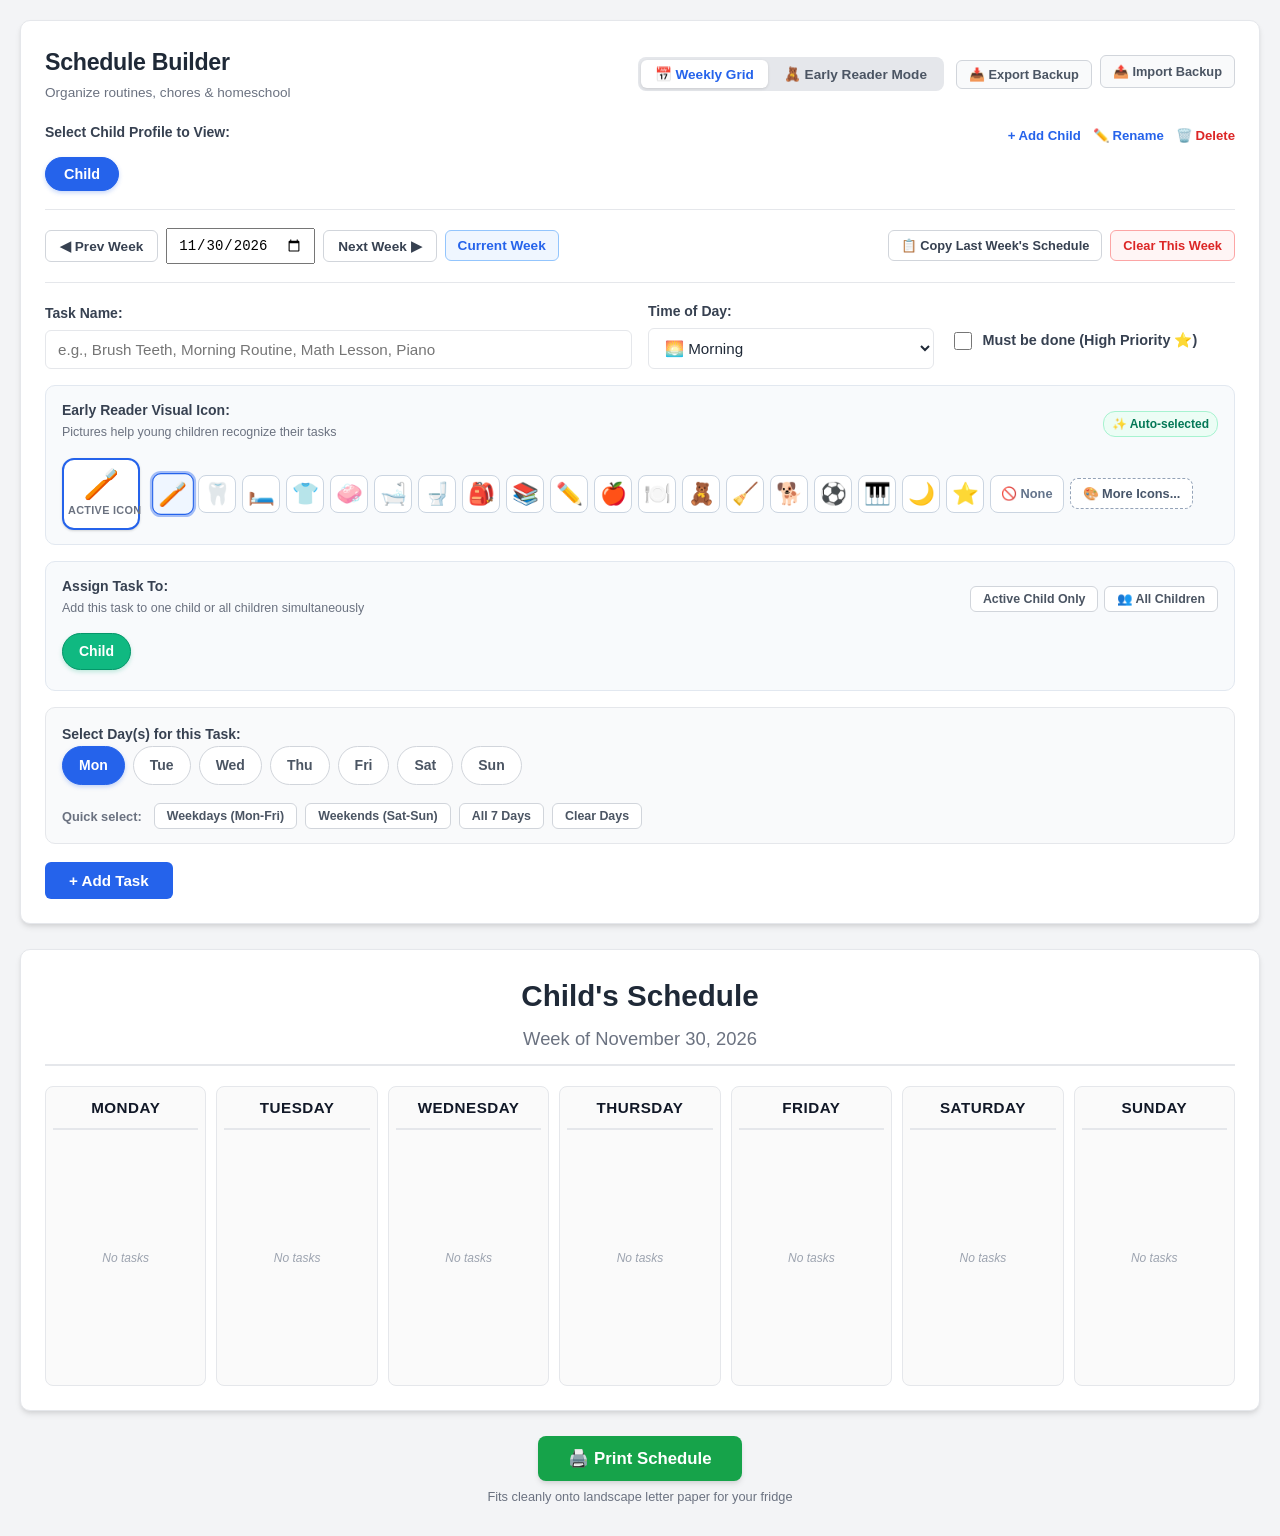
==== commit 665e0b05: "Update to text box and tasks assigned to multiple children" ====
--- a/schedule.html
+++ b/schedule.html
@@ -34,7 +34,7 @@
             <!-- 1. Child Selection / Profile Management -->
             <div class="child-management-section">
                 <div class="section-header">
-                    <label class="section-label">Select Child Profile:</label>
+                    <label class="section-label">Select Child Profile to View:</label>
                     <div class="child-actions">
                         <button type="button" id="addChildBtn" class="btn-link">+ Add Child</button>
                         <button type="button" id="renameChildBtn" class="btn-link" title="Rename currently selected child">✏️ Rename</button>
@@ -140,6 +140,23 @@
                     </div>
                 </div>
 
+                <!-- Multi-Child Assignment Section -->
+                <div class="child-assign-section" id="childAssignSection">
+                    <div class="assign-header">
+                        <label class="section-label">
+                            Assign Task To:
+                            <span class="icon-hint">Add this task to one child or all children simultaneously</span>
+                        </label>
+                        <div class="child-assign-presets">
+                            <button type="button" class="btn-preset" id="presetActiveChildOnly">Active Child Only</button>
+                            <button type="button" class="btn-preset" id="presetAllChildren">👥 All Children</button>
+                        </div>
+                    </div>
+                    <div class="child-assign-chips" id="childAssignChipsContainer">
+                        <!-- Dynamically populated checkboxes for each child -->
+                    </div>
+                </div>
+
                 <!-- Recurring / Multi-Day Selection -->
                 <div class="day-selection-section">
                     <label class="section-label">Select Day(s) for this Task:</label>
--- a/style.css
+++ b/style.css
@@ -38,7 +38,7 @@
 }
 
 .container {
-    max-width: 1320px;
+    max-width: 1340px;
     margin: 0 auto;
 }
 
@@ -419,31 +419,46 @@
     flex-wrap: wrap;
 }
 
+/* Centered Active Icon Preview Box */
 .selected-icon-preview {
     display: flex;
     flex-direction: column;
     align-items: center;
     justify-content: center;
-    width: 64px;
-    height: 64px;
+    width: 78px;
+    min-width: 78px;
+    height: 72px;
+    padding: 6px 4px;
     background: #ffffff;
     border: 2px solid var(--primary-color);
     border-radius: 12px;
     box-shadow: var(--shadow);
     flex-shrink: 0;
+    text-align: center;
 }
 
 #previewEmoji {
     font-size: 1.85rem;
     line-height: 1;
+    display: flex;
+    align-items: center;
+    justify-content: center;
+    width: 100%;
+    text-align: center;
+    margin: 0 auto;
 }
 
 .preview-label {
-    font-size: 0.65rem;
+    font-size: 0.68rem;
     font-weight: 700;
     color: var(--text-muted);
     text-transform: uppercase;
-    margin-top: 2px;
+    margin-top: 4px;
+    text-align: center;
+    letter-spacing: 0.3px;
+    width: 100%;
+    white-space: nowrap;
+    display: block;
 }
 
 .quick-icons {
@@ -506,6 +521,71 @@
     background-color: #f1f5f9;
     border-color: var(--primary-color);
     color: var(--primary-color);
+}
+
+/* --- Multi-Child Assignment Section --- */
+.child-assign-section {
+    margin-top: 16px;
+    padding: 14px 16px;
+    background-color: #f8fafc;
+    border: 1px solid #e2e8f0;
+    border-radius: var(--radius);
+}
+
+.assign-header {
+    display: flex;
+    justify-content: space-between;
+    align-items: center;
+    margin-bottom: 10px;
+    flex-wrap: wrap;
+    gap: 8px;
+}
+
+.child-assign-presets {
+    display: flex;
+    gap: 6px;
+}
+
+.child-assign-chips {
+    display: flex;
+    flex-wrap: wrap;
+    gap: 8px;
+}
+
+.child-assign-chip {
+    cursor: pointer;
+    user-select: none;
+}
+
+.child-assign-chip input[type="checkbox"] {
+    position: absolute;
+    opacity: 0;
+    pointer-events: none;
+}
+
+.child-assign-chip span {
+    display: inline-flex;
+    align-items: center;
+    gap: 6px;
+    padding: 7px 16px;
+    background-color: #ffffff;
+    border: 1px solid #cbd5e1;
+    border-radius: 20px;
+    font-size: 0.875rem;
+    font-weight: 600;
+    color: #475569;
+    transition: all 0.15s ease-in-out;
+}
+
+.child-assign-chip input[type="checkbox"]:checked + span {
+    background-color: #10b981;
+    color: #ffffff;
+    border-color: #059669;
+    box-shadow: 0 2px 4px rgba(16, 185, 129, 0.25);
+}
+
+.child-assign-chip:hover span {
+    border-color: #10b981;
 }
 
 /* --- Recurring / Multi-Day Selection Chips --- */
@@ -692,10 +772,11 @@
     background-color: #fafafa;
     border: 1px solid var(--border-color);
     border-radius: 8px;
-    padding: 10px 8px;
+    padding: 10px 7px;
     display: flex;
     flex-direction: column;
     min-height: 300px;
+    min-width: 0;
 }
 
 .day-column h3 {
@@ -734,21 +815,23 @@
 
 .time-block li {
     background-color: #ffffff;
-    padding: 6px 8px;
+    padding: 5px 6px;
     border-radius: 6px;
-    margin-bottom: 6px;
+    margin-bottom: 5px;
     border: 1px solid #e5e7eb;
     box-shadow: 0 1px 2px rgba(0, 0, 0, 0.04);
     display: flex;
     align-items: center;
-    gap: 7px;
-    font-size: 0.85rem;
-    transition: background-color 0.15s, transform 0.1s;
+    gap: 6px;
+    font-size: 0.825rem;
+    transition: background-color 0.15s, border-color 0.15s;
     position: relative;
+    min-width: 0;
 }
 
 .time-block li:hover {
     background-color: #f9fafb;
+    border-color: #cbd5e1;
 }
 
 .time-block li.completed {
@@ -768,23 +851,34 @@
 
 .task-checkbox {
     cursor: pointer;
-    min-width: 16px;
-    min-height: 16px;
+    min-width: 15px;
+    width: 15px;
+    height: 15px;
     accent-color: var(--primary-color);
+    flex-shrink: 0;
+    margin: 0;
 }
 
 .task-icon {
-    font-size: 1.25rem;
+    font-size: 1.15rem;
     line-height: 1;
     flex-shrink: 0;
     display: inline-flex;
     align-items: center;
     justify-content: center;
-}
-
+    width: 20px;
+    text-align: center;
+}
+
+/* Smooth unfragmented task text wrapping */
 .task-name {
-    flex-grow: 1;
-    word-break: break-word;
+    flex: 1 1 auto;
+    min-width: 0;
+    overflow-wrap: break-word;
+    word-break: normal;
+    hyphens: auto;
+    font-size: 0.825rem;
+    line-height: 1.35;
     color: var(--text-main);
 }
 
@@ -794,26 +888,37 @@
     margin-left: 2px;
 }
 
+/* Overlay action buttons on hover so they never steal layout width from text */
 .task-item-actions {
-    display: flex;
+    position: absolute;
+    right: 3px;
+    top: 50%;
+    transform: translateY(-50%);
+    background: rgba(255, 255, 255, 0.96);
+    border: 1px solid #d1d5db;
+    border-radius: 4px;
+    box-shadow: 0 1px 4px rgba(0, 0, 0, 0.15);
+    display: none;
+    align-items: center;
     gap: 2px;
-    opacity: 0;
-    transition: opacity 0.15s ease;
+    padding: 1px 3px;
+    z-index: 5;
 }
 
 .time-block li:hover .task-item-actions {
-    opacity: 1;
+    display: flex;
 }
 
 .task-btn-action {
     background: transparent;
     border: none;
-    color: #9ca3af;
+    color: #64748b;
     cursor: pointer;
     padding: 2px 4px;
     font-size: 0.75rem;
     border-radius: 3px;
     transition: color 0.15s, background-color 0.15s;
+    line-height: 1;
 }
 
 .task-btn-action:hover {
@@ -1024,6 +1129,7 @@
     flex: 1;
     display: flex;
     flex-direction: column;
+    min-width: 0;
 }
 
 .reader-task-title {
@@ -1031,6 +1137,7 @@
     font-weight: 700;
     color: var(--text-main);
     line-height: 1.3;
+    overflow-wrap: break-word;
 }
 
 .reader-task-tag {
@@ -1044,6 +1151,7 @@
     display: flex;
     align-items: center;
     gap: 8px;
+    flex-shrink: 0;
 }
 
 .btn-speak {
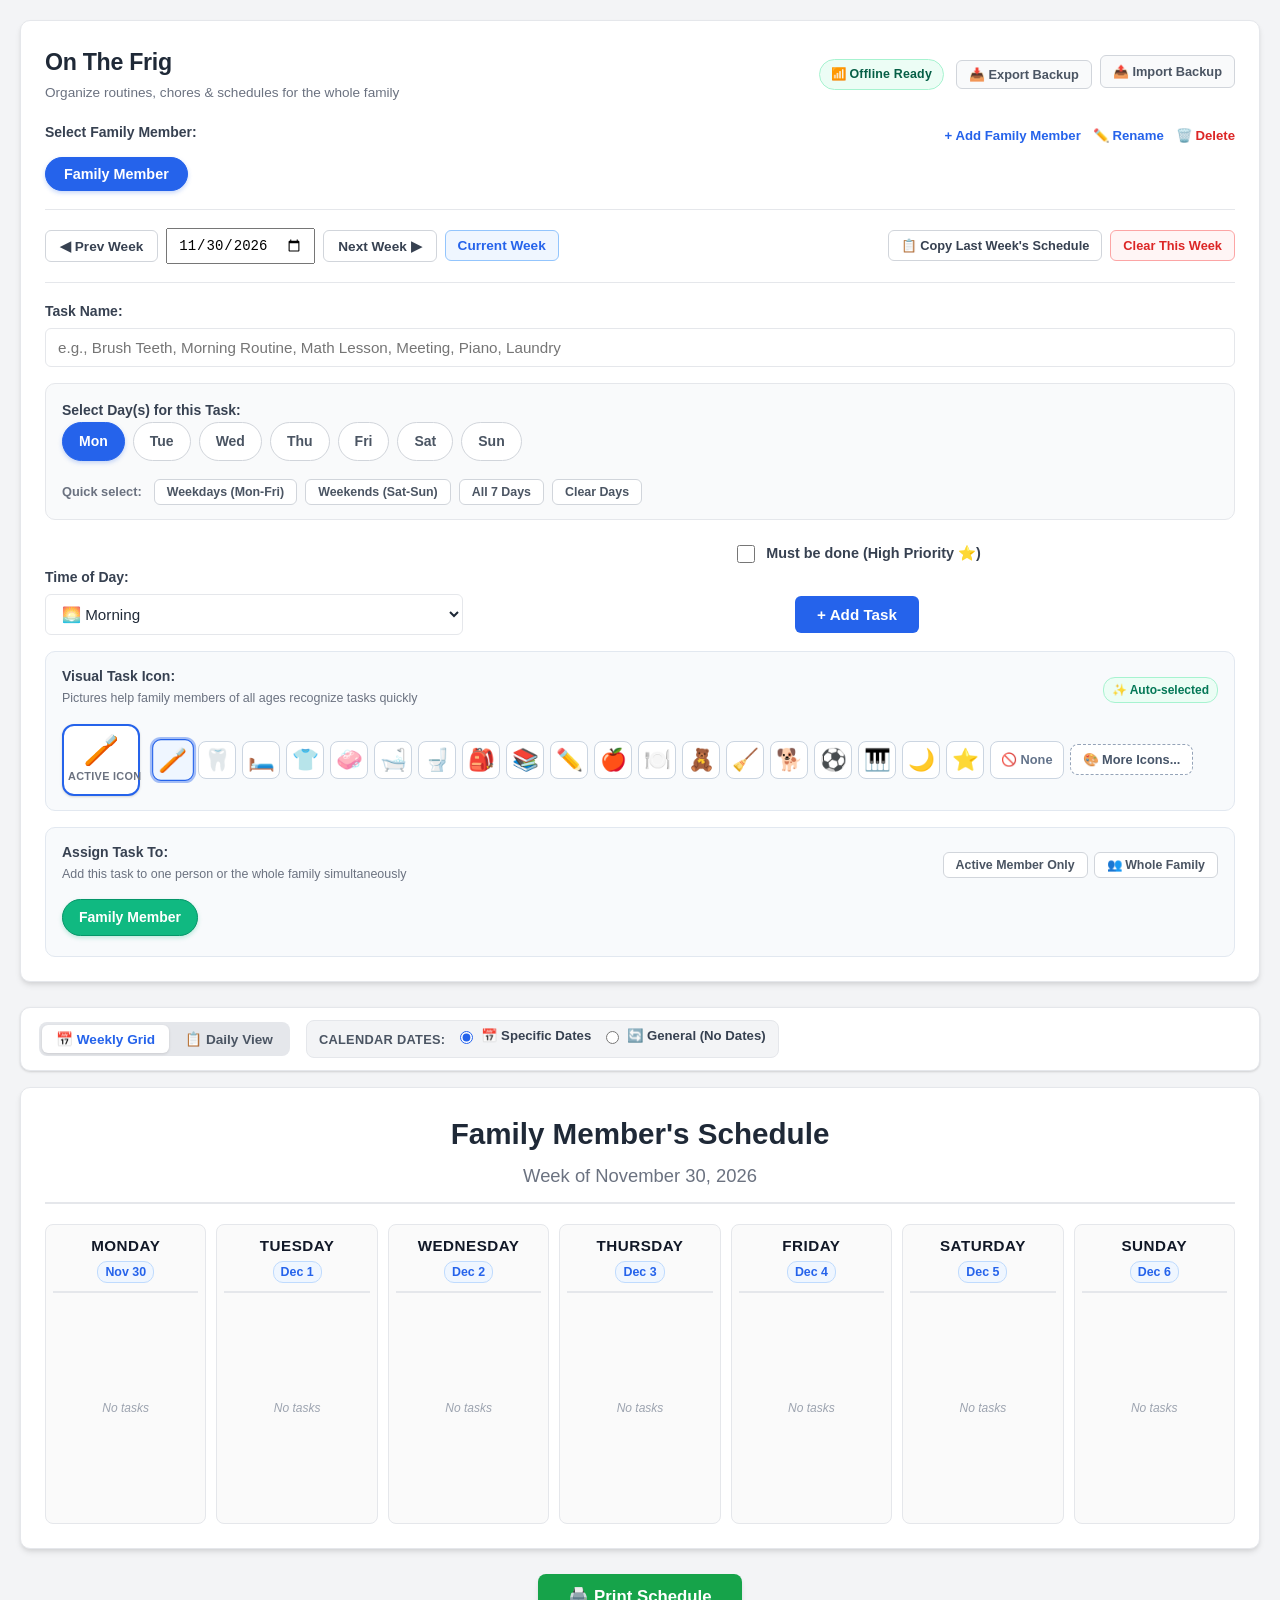
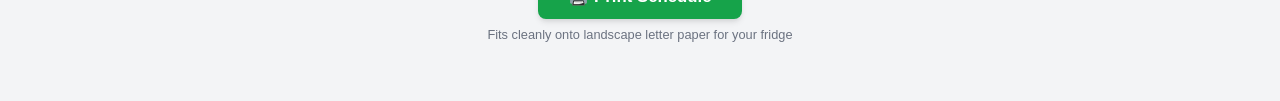
==== commit 537b297c: "Enhance On The Frig: family profiles, daily view, layout redesign, calendar date toggle, print track" ====
--- a/schedule.html
+++ b/schedule.html
@@ -3,26 +3,31 @@
 <head>
     <meta charset="UTF-8">
     <meta name="viewport" content="width=device-width, initial-scale=1.0">
-    <title>Weekly Schedule Planner - OnTheFrig</title>
+    <title>On The Frig - Weekly Schedule & Daily Routine</title>
+    <link rel="manifest" href="manifest.json">
+    <meta name="theme-color" content="#2563eb">
+    <link rel="apple-touch-icon" href="icon-192.png">
+    <link rel="icon" type="image/png" href="icon-192.png">
     <link rel="stylesheet" href="style.css">
 </head>
 <body>
+
+    <!-- Print / Offline Toast Notification Container -->
+    <div id="toastNotification" class="toast-notification no-print" role="alert" aria-live="polite"></div>
 
     <div class="container">
         <!-- Controls & Planning Section (Hidden when printing) -->
         <div class="controls no-print">
             <div class="app-header">
                 <div class="header-branding">
-                    <h2>Schedule Builder</h2>
-                    <span class="header-tagline">Organize routines, chores & homeschool</span>
+                    <h2>On The Frig</h2>
+                    <span class="header-tagline">Organize routines, chores & schedules for the whole family</span>
                 </div>
                 <div class="header-actions">
-                    <div class="view-mode-toggle">
-                        <button type="button" id="viewWeeklyBtn" class="btn-mode active" title="Switch to 7-Day Weekly Grid">📅 Weekly Grid</button>
-                        <button type="button" id="viewEarlyReaderBtn" class="btn-mode" title="Switch to Picture-Card View for Early Readers">🧸 Early Reader Mode</button>
-                    </div>
+                    <span id="offlineStatus" class="offline-badge" title="Works 100% offline — changes save automatically on this device">📶 Offline Ready</span>
+                    <button type="button" id="installPwaBtn" class="btn-secondary-sm" style="display: none;" title="Install On The Frig to your home screen or desktop">📲 Install App</button>
                     <div class="backup-actions">
-                        <button type="button" id="exportDataBtn" class="btn-secondary-sm" title="Download a backup file of all children and schedules">📥 Export Backup</button>
+                        <button type="button" id="exportDataBtn" class="btn-secondary-sm" title="Download a backup file of all family members and schedules">📥 Export Backup</button>
                         <label class="btn-secondary-sm btn-file-label" title="Import schedule data from a backup file">
                             📤 Import Backup
                             <input type="file" id="importFileInput" accept=".json" style="display: none;">
@@ -31,18 +36,18 @@
                 </div>
             </div>
 
-            <!-- 1. Child Selection / Profile Management -->
+            <!-- 1. Family Member Selection / Profile Management -->
             <div class="child-management-section">
                 <div class="section-header">
-                    <label class="section-label">Select Child Profile to View:</label>
+                    <label class="section-label">Select Family Member:</label>
                     <div class="child-actions">
-                        <button type="button" id="addChildBtn" class="btn-link">+ Add Child</button>
-                        <button type="button" id="renameChildBtn" class="btn-link" title="Rename currently selected child">✏️ Rename</button>
-                        <button type="button" id="deleteChildBtn" class="btn-link text-danger" title="Remove currently selected child">🗑️ Delete</button>
+                        <button type="button" id="addChildBtn" class="btn-link">+ Add Family Member</button>
+                        <button type="button" id="renameChildBtn" class="btn-link" title="Rename currently selected family member">✏️ Rename</button>
+                        <button type="button" id="deleteChildBtn" class="btn-link text-danger" title="Remove currently selected family member">🗑️ Delete</button>
                     </div>
                 </div>
                 <div class="child-tabs" id="childTabsContainer">
-                    <!-- Dynamically populated child tabs -->
+                    <!-- Dynamically populated family member tabs -->
                 </div>
             </div>
 
@@ -72,92 +77,16 @@
 
             <!-- 3. Task Creation Form -->
             <div class="task-form">
-                <div class="input-grid">
-                    <div class="form-group flex-2">
+                <!-- Task Name Row -->
+                <div class="form-row-task-name">
+                    <div class="form-group flex-full">
                         <label for="taskName">Task Name:</label>
-                        <input type="text" id="taskName" placeholder="e.g., Brush Teeth, Morning Routine, Math Lesson, Piano" list="taskHistory" autocomplete="off">
+                        <input type="text" id="taskName" placeholder="e.g., Brush Teeth, Morning Routine, Math Lesson, Meeting, Piano, Laundry" list="taskHistory" autocomplete="off">
                         <datalist id="taskHistory"></datalist>
                     </div>
-
-                    <div class="form-group">
-                        <label for="timeOfDay">Time of Day:</label>
-                        <select id="timeOfDay">
-                            <option value="Morning">🌅 Morning</option>
-                            <option value="Lunch">🥪 Lunch</option>
-                            <option value="Afternoon">☀️ Afternoon</option>
-                            <option value="Nighttime">🌙 Nighttime</option>
-                        </select>
-                    </div>
-
-                    <div class="form-group">
-                        <label class="checkbox-label" for="isMustDo">
-                            <input type="checkbox" id="isMustDo">
-                            <span>Must be done (High Priority ⭐)</span>
-                        </label>
-                    </div>
-                </div>
-
-                <!-- Early Reader Icon Selection -->
-                <div class="icon-selection-section">
-                    <div class="icon-header">
-                        <label class="section-label">
-                            Early Reader Visual Icon:
-                            <span class="icon-hint">Pictures help young children recognize their tasks</span>
-                        </label>
-                        <span id="autoIconBadge" class="auto-badge" title="Icon automatically detected from task name">✨ Auto-selected</span>
-                    </div>
-
-                    <div class="icon-picker-bar">
-                        <div class="selected-icon-preview" id="selectedIconPreview" title="Current selected icon">
-                            <span id="previewEmoji">🪥</span>
-                            <span class="preview-label">Active Icon</span>
-                        </div>
-
-                        <div class="quick-icons" id="quickIconsContainer">
-                            <!-- Popular Quick Icons -->
-                            <button type="button" class="icon-chip active" data-icon="🪥" title="Toothbrush">🪥</button>
-                            <button type="button" class="icon-chip" data-icon="🦷" title="Tooth">🦷</button>
-                            <button type="button" class="icon-chip" data-icon="🛏️" title="Make Bed">🛏️</button>
-                            <button type="button" class="icon-chip" data-icon="👕" title="Get Dressed">👕</button>
-                            <button type="button" class="icon-chip" data-icon="🧼" title="Wash Hands">🧼</button>
-                            <button type="button" class="icon-chip" data-icon="🛁" title="Bath / Shower">🛁</button>
-                            <button type="button" class="icon-chip" data-icon="🚽" title="Potty">🚽</button>
-                            <button type="button" class="icon-chip" data-icon="🎒" title="Pack Backpack">🎒</button>
-                            <button type="button" class="icon-chip" data-icon="📚" title="Reading / Books">📚</button>
-                            <button type="button" class="icon-chip" data-icon="✏️" title="Schoolwork / Writing">✏️</button>
-                            <button type="button" class="icon-chip" data-icon="🍎" title="Snack / Fruit">🍎</button>
-                            <button type="button" class="icon-chip" data-icon="🍽️" title="Eat Meal">🍽️</button>
-                            <button type="button" class="icon-chip" data-icon="🧸" title="Clean Up Toys">🧸</button>
-                            <button type="button" class="icon-chip" data-icon="🧹" title="Chore / Sweep">🧹</button>
-                            <button type="button" class="icon-chip" data-icon="🐕" title="Pet Care">🐕</button>
-                            <button type="button" class="icon-chip" data-icon="⚽" title="Play / Sports">⚽</button>
-                            <button type="button" class="icon-chip" data-icon="🎹" title="Music / Piano">🎹</button>
-                            <button type="button" class="icon-chip" data-icon="🌙" title="Bedtime">🌙</button>
-                            <button type="button" class="icon-chip" data-icon="⭐" title="Reward / Star">⭐</button>
-                            <button type="button" class="icon-chip" data-icon="" title="No Icon / Text Only">🚫 None</button>
-                            <button type="button" class="icon-chip-more" id="openMoreIconsBtn" title="Browse full icon categories">🎨 More Icons...</button>
-                        </div>
-                    </div>
-                </div>
-
-                <!-- Multi-Child Assignment Section -->
-                <div class="child-assign-section" id="childAssignSection">
-                    <div class="assign-header">
-                        <label class="section-label">
-                            Assign Task To:
-                            <span class="icon-hint">Add this task to one child or all children simultaneously</span>
-                        </label>
-                        <div class="child-assign-presets">
-                            <button type="button" class="btn-preset" id="presetActiveChildOnly">Active Child Only</button>
-                            <button type="button" class="btn-preset" id="presetAllChildren">👥 All Children</button>
-                        </div>
-                    </div>
-                    <div class="child-assign-chips" id="childAssignChipsContainer">
-                        <!-- Dynamically populated checkboxes for each child -->
-                    </div>
-                </div>
-
-                <!-- Recurring / Multi-Day Selection -->
+                </div>
+
+                <!-- Requirement 3: Day selection row directly under Task Name field -->
                 <div class="day-selection-section">
                     <label class="section-label">Select Day(s) for this Task:</label>
                     
@@ -180,16 +109,124 @@
                     </div>
                 </div>
 
-                <div class="form-actions">
-                    <button type="button" id="addTaskBtn" class="btn-primary">+ Add Task</button>
-                </div>
+                <!-- Requirement 1: Time of Day, Priority, and + Add Task button to the right of Must be done -->
+                <div class="task-timing-priority-row">
+                    <div class="form-group time-group">
+                        <label for="timeOfDay">Time of Day:</label>
+                        <select id="timeOfDay">
+                            <option value="Morning">🌅 Morning</option>
+                            <option value="Lunch">🥪 Lunch</option>
+                            <option value="Afternoon">☀️ Afternoon</option>
+                            <option value="Nighttime">🌙 Nighttime</option>
+                        </select>
+                    </div>
+
+                    <div class="form-group priority-add-group">
+                        <label class="checkbox-label" for="isMustDo" title="Highlight this task as high priority">
+                            <input type="checkbox" id="isMustDo">
+                            <span>Must be done (High Priority ⭐)</span>
+                        </label>
+                        <button type="button" id="addTaskBtn" class="btn-primary">+ Add Task</button>
+                    </div>
+                </div>
+
+                <!-- Visual Icon Selection -->
+                <div class="icon-selection-section">
+                    <div class="icon-header">
+                        <label class="section-label">
+                            Visual Task Icon:
+                            <span class="icon-hint">Pictures help family members of all ages recognize tasks quickly</span>
+                        </label>
+                        <span id="autoIconBadge" class="auto-badge" title="Icon automatically detected from task name">✨ Auto-selected</span>
+                    </div>
+
+                    <div class="icon-picker-bar">
+                        <div class="selected-icon-preview" id="selectedIconPreview" title="Current selected icon">
+                            <span id="previewEmoji">🪥</span>
+                            <span class="preview-label">Active Icon</span>
+                        </div>
+
+                        <div class="quick-icons" id="quickIconsContainer">
+                            <!-- Popular Quick Icons -->
+                            <button type="button" class="icon-chip active" data-icon="🪥" title="Toothbrush">🪥</button>
+                            <button type="button" class="icon-chip" data-icon="🦷" title="Tooth">🦷</button>
+                            <button type="button" class="icon-chip" data-icon="🛏️" title="Make Bed">🛏️</button>
+                            <button type="button" class="icon-chip" data-icon="👕" title="Get Dressed">👕</button>
+                            <button type="button" class="icon-chip" data-icon="🧼" title="Wash Hands">🧼</button>
+                            <button type="button" class="icon-chip" data-icon="🛁" title="Bath / Shower">🛁</button>
+                            <button type="button" class="icon-chip" data-icon="🚽" title="Bathroom">🚽</button>
+                            <button type="button" class="icon-chip" data-icon="🎒" title="Pack Backpack / Bag">🎒</button>
+                            <button type="button" class="icon-chip" data-icon="📚" title="Reading / Books">📚</button>
+                            <button type="button" class="icon-chip" data-icon="✏️" title="Schoolwork / Writing">✏️</button>
+                            <button type="button" class="icon-chip" data-icon="🍎" title="Snack / Fruit">🍎</button>
+                            <button type="button" class="icon-chip" data-icon="🍽️" title="Eat Meal">🍽️</button>
+                            <button type="button" class="icon-chip" data-icon="🧸" title="Clean Up Toys">🧸</button>
+                            <button type="button" class="icon-chip" data-icon="🧹" title="Chore / Sweep">🧹</button>
+                            <button type="button" class="icon-chip" data-icon="🐕" title="Pet Care">🐕</button>
+                            <button type="button" class="icon-chip" data-icon="⚽" title="Play / Exercise / Sports">⚽</button>
+                            <button type="button" class="icon-chip" data-icon="🎹" title="Music / Piano">🎹</button>
+                            <button type="button" class="icon-chip" data-icon="🌙" title="Bedtime">🌙</button>
+                            <button type="button" class="icon-chip" data-icon="⭐" title="Reward / Star">⭐</button>
+                            <button type="button" class="icon-chip" data-icon="" title="No Icon / Text Only">🚫 None</button>
+                            <button type="button" class="icon-chip-more" id="openMoreIconsBtn" title="Browse full icon categories">🎨 More Icons...</button>
+                        </div>
+                    </div>
+                </div>
+
+                <!-- Family Member Assignment Section -->
+                <div class="child-assign-section" id="childAssignSection">
+                    <div class="assign-header">
+                        <label class="section-label">
+                            Assign Task To:
+                            <span class="icon-hint">Add this task to one person or the whole family simultaneously</span>
+                        </label>
+                        <div class="child-assign-presets">
+                            <button type="button" class="btn-preset" id="presetActiveChildOnly">Active Member Only</button>
+                            <button type="button" class="btn-preset" id="presetAllChildren">👥 Whole Family</button>
+                        </div>
+                    </div>
+                    <div class="child-assign-chips" id="childAssignChipsContainer">
+                        <!-- Dynamically populated checkboxes for each family member -->
+                    </div>
+                </div>
+            </div>
+        </div>
+
+        <!-- Requirement 2: View Mode Switcher directly above the schedule -->
+        <!-- Requirement 6: Calendar Date Mode Radio Toggle -->
+        <!-- Requirement 7: Printed indicator -->
+        <div class="schedule-top-bar no-print">
+            <div class="schedule-top-left">
+                <div class="view-mode-toggle" role="tablist" aria-label="Schedule View Modes">
+                    <button type="button" id="viewWeeklyBtn" class="btn-mode active" title="Switch to 7-Day Weekly Grid View">📅 Weekly Grid</button>
+                    <button type="button" id="viewDailyBtn" class="btn-mode" title="Switch to Daily View">📋 Daily View</button>
+                </div>
+
+                <!-- Requirement 6: Radio buttons for numerical date vs general non-date schedule -->
+                <div class="calendar-date-mode-toggle" title="Choose whether calendar columns display specific dates or a reusable generic schedule">
+                    <span class="mode-label">Calendar Dates:</span>
+                    <label class="date-mode-radio">
+                        <input type="radio" name="calendarDateMode" value="dated" checked>
+                        <span>📅 Specific Dates</span>
+                    </label>
+                    <label class="date-mode-radio">
+                        <input type="radio" name="calendarDateMode" value="general">
+                        <span>🔄 General (No Dates)</span>
+                    </label>
+                </div>
+            </div>
+
+            <!-- Requirement 7: Print status banner -->
+            <div id="printStatusBanner" class="print-status-banner" style="display: none;" title="Print activity status">
+                <span class="print-status-icon">🖨️</span>
+                <span id="printStatusText">Last printed: Today</span>
             </div>
         </div>
 
         <!-- VIEW 1: Printable 7-Day Schedule Grid -->
         <div id="printableArea" class="schedule-view">
             <div id="scheduleHeader">
-                <h1 id="displayName">Child's Schedule</h1>
+                <h1 id="displayName">Family Member's Schedule</h1>
                 <h2 id="displayDate">Week of...</h2>
             </div>
             <div class="schedule-grid" id="schedule-grid-container">
@@ -197,32 +234,35 @@
             </div>
         </div>
 
-        <!-- VIEW 2: Early Reader Picture Routine Board -->
+        <!-- VIEW 2: Daily View (Picture Routine Cards) -->
         <div id="earlyReaderView" class="schedule-view" style="display: none;">
             <div class="reader-board-header">
                 <div class="reader-header-info">
-                    <h1 id="readerDisplayName">Child's Daily Routine</h1>
+                    <h1 id="readerDisplayName">Family Member's Daily Routine</h1>
                     <div class="reader-subhead">
-                        <span id="readerDisplayDate">Today's Picture Routine</span>
-                        <span class="early-reader-badge">🧸 Early Reader Visual Board</span>
+                        <span id="readerDisplayDate">Today's Routine</span>
+                        <span class="early-reader-badge">📋 Daily Routine View</span>
                     </div>
                 </div>
                 
-                <!-- Day selector for Early Reader View -->
+                <!-- Day selector for Daily View -->
                 <div class="reader-day-selector no-print" id="readerDaySelector">
                     <!-- Monday .. Sunday tabs -->
                 </div>
             </div>
 
             <div class="reader-routine-container" id="readerRoutineContainer">
-                <!-- Dynamically populated Time of Day picture cards -->
+                <!-- Dynamically populated Time of Day cards -->
             </div>
         </div>
         
-        <!-- Print Action -->
+        <!-- Print Action & Status Bar -->
         <div class="print-action-bar no-print">
-            <button id="printBtn" class="btn-print">🖨️ Print Schedule</button>
-            <span class="print-hint" id="printHint">Fits cleanly onto landscape letter paper for your fridge</span>
+            <div class="print-button-group">
+                <button id="printBtn" class="btn-print">🖨️ Print Schedule</button>
+                <span class="print-hint" id="printHint">Fits cleanly onto landscape letter paper for your fridge</span>
+            </div>
+            <span id="lastPrintedHint" class="last-printed-hint"></span>
         </div>
     </div>
 
@@ -230,7 +270,7 @@
     <div id="iconModal" class="modal-overlay" style="display: none;">
         <div class="modal-card">
             <div class="modal-header">
-                <h3>Select an Early Reader Icon</h3>
+                <h3>Select a Visual Icon</h3>
                 <button type="button" id="closeIconModalBtn" class="modal-close-btn">✕</button>
             </div>
             <div class="modal-body" id="iconCategoriesContainer">
--- a/style.css
+++ b/style.css
@@ -117,6 +117,44 @@
     display: flex;
     gap: 8px;
     align-items: center;
+    flex-wrap: wrap;
+}
+
+.offline-badge {
+    display: inline-flex;
+    align-items: center;
+    padding: 5px 11px;
+    background-color: #ecfdf5;
+    border: 1px solid #a7f3d0;
+    color: #065f46;
+    border-radius: 20px;
+    font-size: 0.775rem;
+    font-weight: 700;
+    letter-spacing: 0.2px;
+}
+
+.offline-badge.offline-active {
+    background-color: #fef3c7;
+    border-color: #fde68a;
+    color: #92400e;
+}
+
+.toast-notification {
+    position: fixed;
+    top: 20px;
+    right: 20px;
+    z-index: 9999;
+    background: #1e293b;
+    color: #ffffff;
+    padding: 12px 20px;
+    border-radius: 8px;
+    box-shadow: var(--shadow-lg);
+    font-size: 0.9rem;
+    font-weight: 600;
+    display: none;
+    align-items: center;
+    gap: 10px;
+    max-width: 90vw;
 }
 
 .btn-secondary-sm {
@@ -312,21 +350,52 @@
     border-color: var(--danger-color);
 }
 
-/* --- Task Input Grid --- */
-.input-grid {
-    display: grid;
-    grid-template-columns: repeat(auto-fit, minmax(220px, 1fr));
-    gap: 16px;
-    align-items: end;
+/* --- Task Creation Form Layout --- */
+.form-row-task-name {
+    margin-bottom: 14px;
 }
 
 .form-group {
     display: flex;
     flex-direction: column;
+}
+
+.form-group.flex-full {
+    width: 100%;
 }
 
 .form-group.flex-2 {
     grid-column: span 2;
+}
+
+/* Row with Time of Day, Priority Checkbox, and + Add Task button to its right */
+.task-timing-priority-row {
+    display: flex;
+    align-items: flex-end;
+    gap: 16px;
+    margin-top: 14px;
+    margin-bottom: 16px;
+    flex-wrap: wrap;
+}
+
+.task-timing-priority-row .time-group {
+    flex: 1 1 200px;
+    min-width: 180px;
+}
+
+.task-timing-priority-row .priority-add-group {
+    display: flex;
+    align-items: center;
+    gap: 16px;
+    flex: 2 1 320px;
+    justify-content: space-between;
+    flex-wrap: wrap;
+    padding-bottom: 2px;
+}
+
+.task-timing-priority-row .btn-primary {
+    white-space: nowrap;
+    padding: 10px 22px;
 }
 
 label {
@@ -363,7 +432,7 @@
     cursor: pointer;
     font-weight: 600;
     font-size: 0.9rem;
-    padding: 10px 0;
+    padding: 8px 0;
     user-select: none;
 }
 
@@ -703,6 +772,13 @@
     display: flex;
     flex-direction: column;
     align-items: center;
+    gap: 8px;
+}
+
+.print-button-group {
+    display: flex;
+    flex-direction: column;
+    align-items: center;
     gap: 6px;
 }
 
@@ -730,6 +806,88 @@
 .print-hint {
     font-size: 0.8rem;
     color: var(--text-muted);
+}
+
+.last-printed-hint {
+    font-size: 0.825rem;
+    font-weight: 600;
+    color: #059669;
+    min-height: 1.2rem;
+}
+
+/* --- Schedule Top Bar (Directly Above Schedule) --- */
+.schedule-top-bar {
+    display: flex;
+    justify-content: space-between;
+    align-items: center;
+    background: var(--card-bg);
+    padding: 12px 18px;
+    border-radius: var(--radius);
+    border: 1px solid var(--border-color);
+    box-shadow: var(--shadow);
+    margin-bottom: 16px;
+    flex-wrap: wrap;
+    gap: 12px;
+}
+
+.schedule-top-left {
+    display: flex;
+    align-items: center;
+    gap: 16px;
+    flex-wrap: wrap;
+}
+
+/* Requirement 6: Date Format Mode (Show Dates vs General Reusable Schedule) */
+.calendar-date-mode-toggle {
+    display: inline-flex;
+    align-items: center;
+    gap: 10px;
+    background-color: #f3f4f6;
+    padding: 5px 12px;
+    border-radius: 8px;
+    border: 1px solid #e5e7eb;
+}
+
+.mode-label {
+    font-size: 0.8rem;
+    font-weight: 700;
+    color: #4b5563;
+    text-transform: uppercase;
+    letter-spacing: 0.3px;
+}
+
+.date-mode-radio {
+    display: inline-flex;
+    align-items: center;
+    gap: 5px;
+    cursor: pointer;
+    font-size: 0.825rem;
+    font-weight: 600;
+    color: #374151;
+    user-select: none;
+}
+
+.date-mode-radio input[type="radio"] {
+    cursor: pointer;
+    accent-color: var(--primary-color);
+}
+
+/* Requirement 7: Print status banner */
+.print-status-banner {
+    display: inline-flex;
+    align-items: center;
+    gap: 6px;
+    background-color: #ecfdf5;
+    border: 1px solid #a7f3d0;
+    color: #065f46;
+    padding: 6px 14px;
+    border-radius: 20px;
+    font-size: 0.825rem;
+    font-weight: 600;
+}
+
+.print-status-icon {
+    font-size: 1rem;
 }
 
 /* --- VIEW 1: Schedule Display Area (Weekly Grid) --- */
@@ -779,16 +937,34 @@
     min-width: 0;
 }
 
-.day-column h3 {
+.day-column-header {
     text-align: center;
     margin: 0 0 10px 0;
     padding-bottom: 8px;
+    border-bottom: 2px solid #e5e7eb;
+}
+
+.day-column-header h3 {
+    margin: 0;
+    padding: 0;
     font-size: 0.95rem;
     font-weight: 800;
     color: #111827;
-    border-bottom: 2px solid #e5e7eb;
+    border: none;
     text-transform: uppercase;
     letter-spacing: 0.5px;
+}
+
+.day-numerical-date {
+    display: inline-block;
+    margin-top: 3px;
+    font-size: 0.775rem;
+    font-weight: 700;
+    color: var(--primary-color);
+    background-color: var(--primary-light);
+    border: 1px solid #bfdbfe;
+    padding: 1px 7px;
+    border-radius: 10px;
 }
 
 .time-block {
@@ -1340,8 +1516,8 @@
 /* --- Responsive Styles for Mobile Screens --- */
 @media screen and (max-width: 900px) {
     .schedule-grid {
-        grid-template-columns: repeat(auto-fit, minmax(240px, 1fr));
-        gap: 14px;
+        grid-template-columns: repeat(auto-fit, minmax(220px, 1fr));
+        gap: 12px;
     }
 
     .form-group.flex-2 {
@@ -1359,6 +1535,128 @@
 
     .week-nav-controls, .week-tools {
         justify-content: space-between;
+    }
+
+    .schedule-top-bar {
+        flex-direction: column;
+        align-items: stretch;
+        gap: 12px;
+    }
+
+    .schedule-top-left {
+        justify-content: space-between;
+    }
+}
+
+@media screen and (max-width: 640px) {
+    body {
+        padding: 10px;
+    }
+
+    .controls {
+        padding: 16px 14px;
+        margin-bottom: 16px;
+    }
+
+    .app-header {
+        flex-direction: column;
+        align-items: flex-start;
+        gap: 12px;
+    }
+
+    .header-actions {
+        width: 100%;
+        justify-content: space-between;
+    }
+
+    .task-timing-priority-row {
+        flex-direction: column;
+        align-items: stretch;
+        gap: 12px;
+    }
+
+    .task-timing-priority-row .time-group {
+        width: 100%;
+    }
+
+    .task-timing-priority-row .priority-add-group {
+        width: 100%;
+        justify-content: space-between;
+    }
+
+    .schedule-top-left {
+        flex-direction: column;
+        align-items: stretch;
+        gap: 10px;
+    }
+
+    .view-mode-toggle {
+        display: flex;
+        width: 100%;
+    }
+
+    .view-mode-toggle .btn-mode {
+        flex: 1;
+        text-align: center;
+        padding: 8px 10px;
+    }
+
+    .calendar-date-mode-toggle {
+        justify-content: space-between;
+        width: 100%;
+    }
+
+    .day-chips {
+        justify-content: flex-start;
+    }
+
+    .day-chip span {
+        padding: 7px 12px;
+        font-size: 0.8rem;
+    }
+
+    #printableArea {
+        padding: 16px 12px;
+    }
+
+    .schedule-grid {
+        grid-template-columns: 1fr;
+        gap: 10px;
+    }
+
+    .toast-notification {
+        top: 10px;
+        right: 10px;
+        left: 10px;
+        max-width: none;
+    }
+}
+
+@media screen and (max-width: 480px) {
+    .task-timing-priority-row .priority-add-group {
+        flex-direction: column;
+        align-items: stretch;
+        gap: 10px;
+    }
+
+    .task-timing-priority-row .btn-primary {
+        width: 100%;
+        padding: 12px;
+        font-size: 1rem;
+    }
+
+    .day-presets {
+        gap: 5px;
+    }
+
+    .btn-preset {
+        padding: 5px 8px;
+        font-size: 0.72rem;
+    }
+
+    .child-assign-presets {
+        width: 100%;
+        justify-content: flex-start;
     }
 }
 
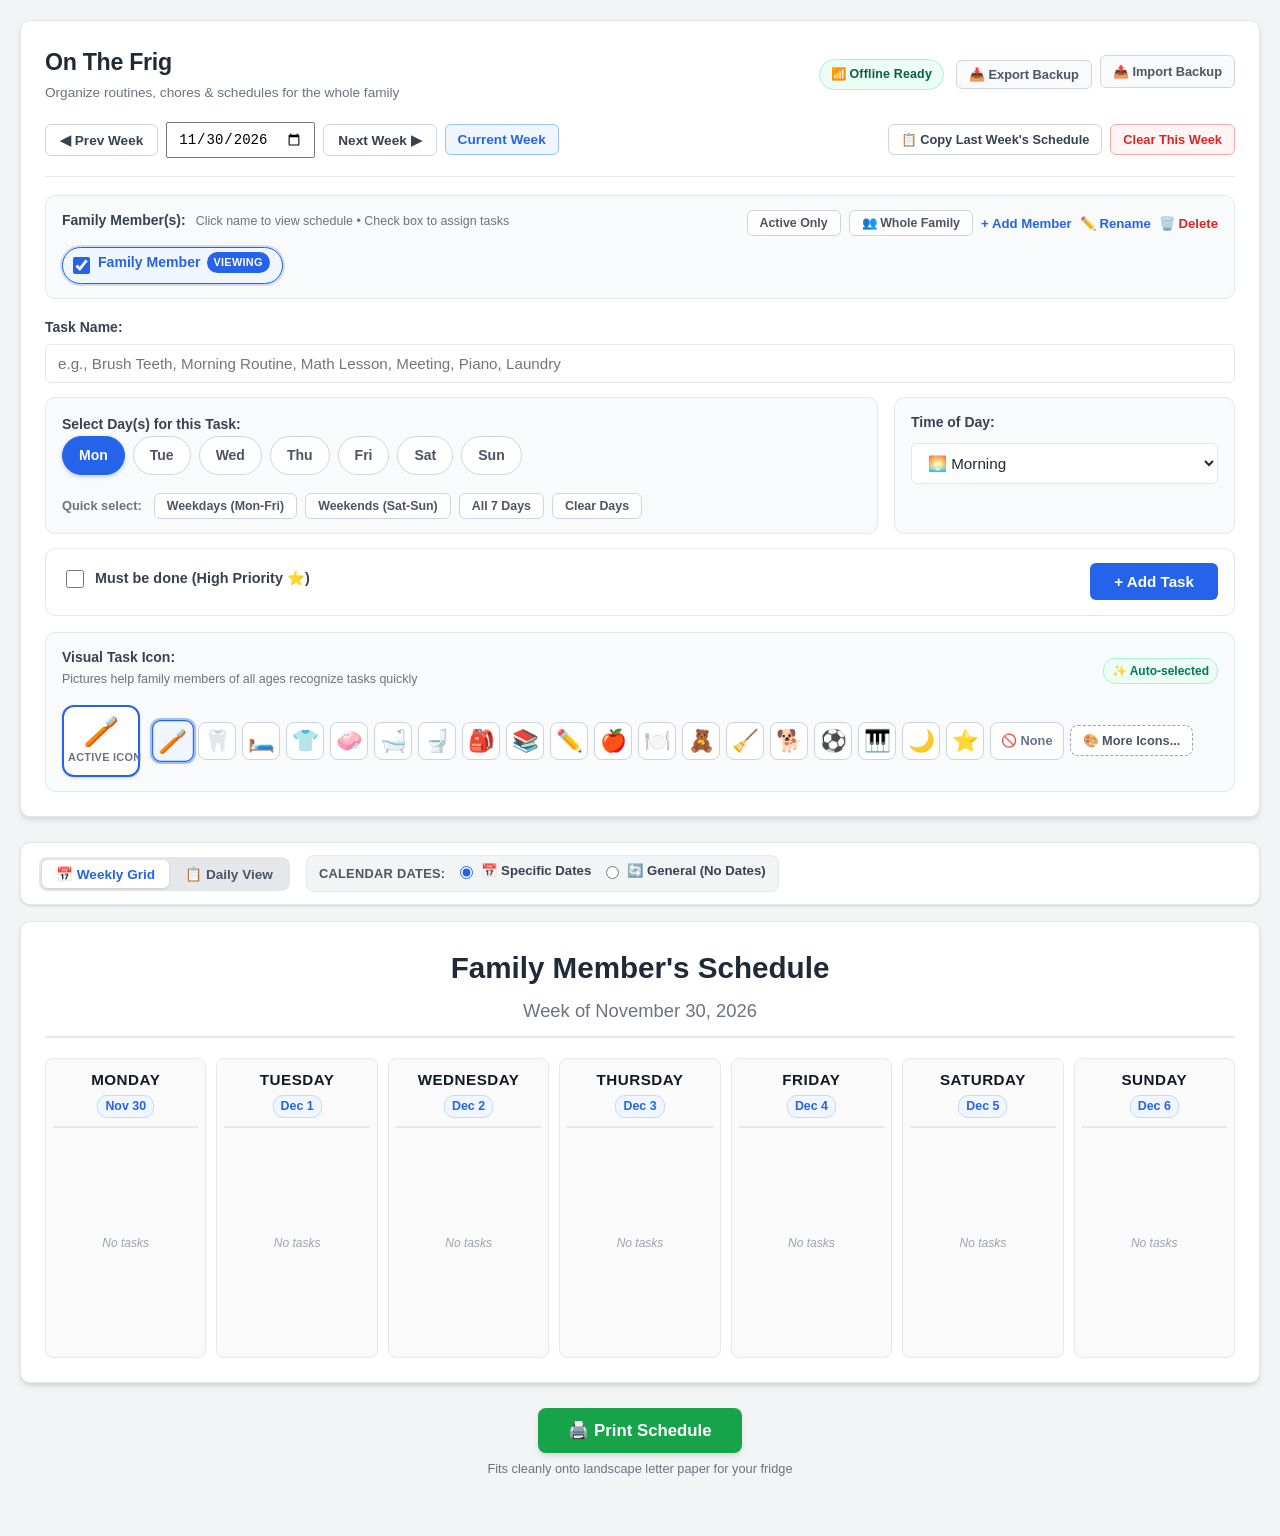
==== commit d2fd5b02: "Combine family member selection with task assignment and position Time of Day with Snack next to day" ====
--- a/schedule.html
+++ b/schedule.html
@@ -36,24 +36,7 @@
                 </div>
             </div>
 
-            <!-- 1. Family Member Selection / Profile Management -->
-            <div class="child-management-section">
-                <div class="section-header">
-                    <label class="section-label">Select Family Member:</label>
-                    <div class="child-actions">
-                        <button type="button" id="addChildBtn" class="btn-link">+ Add Family Member</button>
-                        <button type="button" id="renameChildBtn" class="btn-link" title="Rename currently selected family member">✏️ Rename</button>
-                        <button type="button" id="deleteChildBtn" class="btn-link text-danger" title="Remove currently selected family member">🗑️ Delete</button>
-                    </div>
-                </div>
-                <div class="child-tabs" id="childTabsContainer">
-                    <!-- Dynamically populated family member tabs -->
-                </div>
-            </div>
-
-            <hr class="divider">
-
-            <!-- 2. Week Navigation & History Controls -->
+            <!-- 1. Week Navigation & History Controls -->
             <div class="week-navigation-section">
                 <div class="week-nav-controls">
                     <button type="button" id="prevWeekBtn" class="btn-nav" title="View previous week">◀ Prev Week</button>
@@ -75,8 +58,28 @@
 
             <hr class="divider">
 
-            <!-- 3. Task Creation Form -->
+            <!-- 2. Task Creation & Family Member Form -->
             <div class="task-form">
+                <!-- Combined Family Member Selection & Assignment Row (Positioned right above Task Name) -->
+                <div class="family-member-section">
+                    <div class="section-header">
+                        <div class="family-label-group">
+                            <label class="section-label">Family Member(s):</label>
+                            <span class="family-hint">Click name to view schedule • Check box to assign tasks</span>
+                        </div>
+                        <div class="family-actions">
+                            <button type="button" class="btn-preset" id="presetActiveChildOnly" title="Assign task to currently viewed member only">Active Only</button>
+                            <button type="button" class="btn-preset" id="presetAllChildren" title="Assign task to all family members">👥 Whole Family</button>
+                            <button type="button" id="addChildBtn" class="btn-link">+ Add Member</button>
+                            <button type="button" id="renameChildBtn" class="btn-link" title="Rename currently selected family member">✏️ Rename</button>
+                            <button type="button" id="deleteChildBtn" class="btn-link text-danger" title="Remove currently selected family member">🗑️ Delete</button>
+                        </div>
+                    </div>
+                    <div class="family-chips-container" id="childTabsContainer">
+                        <!-- Dynamically populated family member chips -->
+                    </div>
+                </div>
+
                 <!-- Task Name Row -->
                 <div class="form-row-task-name">
                     <div class="form-group flex-full">
@@ -86,48 +89,53 @@
                     </div>
                 </div>
 
-                <!-- Requirement 3: Day selection row directly under Task Name field -->
-                <div class="day-selection-section">
-                    <label class="section-label">Select Day(s) for this Task:</label>
-                    
-                    <div class="day-chips" id="dayChipsContainer">
-                        <label class="day-chip"><input type="checkbox" name="taskDay" value="Monday" checked><span>Mon</span></label>
-                        <label class="day-chip"><input type="checkbox" name="taskDay" value="Tuesday"><span>Tue</span></label>
-                        <label class="day-chip"><input type="checkbox" name="taskDay" value="Wednesday"><span>Wed</span></label>
-                        <label class="day-chip"><input type="checkbox" name="taskDay" value="Thursday"><span>Thu</span></label>
-                        <label class="day-chip"><input type="checkbox" name="taskDay" value="Friday"><span>Fri</span></label>
-                        <label class="day-chip"><input type="checkbox" name="taskDay" value="Saturday"><span>Sat</span></label>
-                        <label class="day-chip"><input type="checkbox" name="taskDay" value="Sunday"><span>Sun</span></label>
-                    </div>
-
-                    <div class="day-presets">
-                        <span class="preset-label">Quick select:</span>
-                        <button type="button" class="btn-preset" id="presetWeekdays">Weekdays (Mon-Fri)</button>
-                        <button type="button" class="btn-preset" id="presetWeekends">Weekends (Sat-Sun)</button>
-                        <button type="button" class="btn-preset" id="presetEveryday">All 7 Days</button>
-                        <button type="button" class="btn-preset" id="presetClearDays">Clear Days</button>
-                    </div>
-                </div>
-
-                <!-- Requirement 1: Time of Day, Priority, and + Add Task button to the right of Must be done -->
-                <div class="task-timing-priority-row">
-                    <div class="form-group time-group">
-                        <label for="timeOfDay">Time of Day:</label>
-                        <select id="timeOfDay">
-                            <option value="Morning">🌅 Morning</option>
-                            <option value="Lunch">🥪 Lunch</option>
-                            <option value="Afternoon">☀️ Afternoon</option>
-                            <option value="Nighttime">🌙 Nighttime</option>
-                        </select>
-                    </div>
-
-                    <div class="form-group priority-add-group">
-                        <label class="checkbox-label" for="isMustDo" title="Highlight this task as high priority">
-                            <input type="checkbox" id="isMustDo">
-                            <span>Must be done (High Priority ⭐)</span>
-                        </label>
-                        <button type="button" id="addTaskBtn" class="btn-primary">+ Add Task</button>
-                    </div>
+                <!-- Days and Time Row (Time of Day dropdown is to the right of Select Day(s)) -->
+                <div class="days-and-time-row">
+                    <!-- Left: Select Day(s) for this Task -->
+                    <div class="day-selection-section">
+                        <label class="section-label">Select Day(s) for this Task:</label>
+                        
+                        <div class="day-chips" id="dayChipsContainer">
+                            <label class="day-chip"><input type="checkbox" name="taskDay" value="Monday" checked><span>Mon</span></label>
+                            <label class="day-chip"><input type="checkbox" name="taskDay" value="Tuesday"><span>Tue</span></label>
+                            <label class="day-chip"><input type="checkbox" name="taskDay" value="Wednesday"><span>Wed</span></label>
+                            <label class="day-chip"><input type="checkbox" name="taskDay" value="Thursday"><span>Thu</span></label>
+                            <label class="day-chip"><input type="checkbox" name="taskDay" value="Friday"><span>Fri</span></label>
+                            <label class="day-chip"><input type="checkbox" name="taskDay" value="Saturday"><span>Sat</span></label>
+                            <label class="day-chip"><input type="checkbox" name="taskDay" value="Sunday"><span>Sun</span></label>
+                        </div>
+
+                        <div class="day-presets">
+                            <span class="preset-label">Quick select:</span>
+                            <button type="button" class="btn-preset" id="presetWeekdays">Weekdays (Mon-Fri)</button>
+                            <button type="button" class="btn-preset" id="presetWeekends">Weekends (Sat-Sun)</button>
+                            <button type="button" class="btn-preset" id="presetEveryday">All 7 Days</button>
+                            <button type="button" class="btn-preset" id="presetClearDays">Clear Days</button>
+                        </div>
+                    </div>
+
+                    <!-- Right: Time of Day Dropdown (includes Snack) -->
+                    <div class="time-selection-section">
+                        <div class="form-group time-group">
+                            <label for="timeOfDay">Time of Day:</label>
+                            <select id="timeOfDay">
+                                <option value="Morning">🌅 Morning</option>
+                                <option value="Snack">🍎 Snack</option>
+                                <option value="Lunch">🥪 Lunch</option>
+                                <option value="Afternoon">☀️ Afternoon</option>
+                                <option value="Nighttime">🌙 Nighttime</option>
+                            </select>
+                        </div>
+                    </div>
+                </div>
+
+                <!-- Priority Checkbox and + Add Task button to its right -->
+                <div class="priority-and-add-row">
+                    <label class="checkbox-label" for="isMustDo" title="Highlight this task as high priority">
+                        <input type="checkbox" id="isMustDo">
+                        <span>Must be done (High Priority ⭐)</span>
+                    </label>
+                    <button type="button" id="addTaskBtn" class="btn-primary">+ Add Task</button>
                 </div>
 
                 <!-- Visual Icon Selection -->
@@ -172,29 +180,10 @@
                         </div>
                     </div>
                 </div>
-
-                <!-- Family Member Assignment Section -->
-                <div class="child-assign-section" id="childAssignSection">
-                    <div class="assign-header">
-                        <label class="section-label">
-                            Assign Task To:
-                            <span class="icon-hint">Add this task to one person or the whole family simultaneously</span>
-                        </label>
-                        <div class="child-assign-presets">
-                            <button type="button" class="btn-preset" id="presetActiveChildOnly">Active Member Only</button>
-                            <button type="button" class="btn-preset" id="presetAllChildren">👥 Whole Family</button>
-                        </div>
-                    </div>
-                    <div class="child-assign-chips" id="childAssignChipsContainer">
-                        <!-- Dynamically populated checkboxes for each family member -->
-                    </div>
-                </div>
-            </div>
-        </div>
-
-        <!-- Requirement 2: View Mode Switcher directly above the schedule -->
-        <!-- Requirement 6: Calendar Date Mode Radio Toggle -->
-        <!-- Requirement 7: Printed indicator -->
+            </div>
+        </div>
+
+        <!-- View Mode Switcher & Calendar Options directly above the schedule -->
         <div class="schedule-top-bar no-print">
             <div class="schedule-top-left">
                 <div class="view-mode-toggle" role="tablist" aria-label="Schedule View Modes">
@@ -202,7 +191,7 @@
                     <button type="button" id="viewDailyBtn" class="btn-mode" title="Switch to Daily View">📋 Daily View</button>
                 </div>
 
-                <!-- Requirement 6: Radio buttons for numerical date vs general non-date schedule -->
+                <!-- Radio buttons for numerical date vs general non-date schedule -->
                 <div class="calendar-date-mode-toggle" title="Choose whether calendar columns display specific dates or a reusable generic schedule">
                     <span class="mode-label">Calendar Dates:</span>
                     <label class="date-mode-radio">
@@ -216,7 +205,7 @@
                 </div>
             </div>
 
-            <!-- Requirement 7: Print status banner -->
+            <!-- Print status banner -->
             <div id="printStatusBanner" class="print-status-banner" style="display: none;" title="Print activity status">
                 <span class="print-status-icon">🖨️</span>
                 <span id="printStatusText">Last printed: Today</span>
@@ -295,6 +284,7 @@
                     <label for="editTimeOfDay">Time of Day:</label>
                     <select id="editTimeOfDay">
                         <option value="Morning">🌅 Morning</option>
+                        <option value="Snack">🍎 Snack</option>
                         <option value="Lunch">🥪 Lunch</option>
                         <option value="Afternoon">☀️ Afternoon</option>
                         <option value="Nighttime">🌙 Nighttime</option>
--- a/style.css
+++ b/style.css
@@ -188,27 +188,119 @@
     border-top: 1px solid var(--border-color);
 }
 
-/* --- Child Management & Tabs --- */
-.child-management-section {
-    margin-bottom: 6px;
+/* --- Combined Family Member Selection & Assignment Section --- */
+.family-member-section {
+    margin-bottom: 18px;
+    background-color: #f8fafc;
+    border: 1px solid #e2e8f0;
+    border-radius: var(--radius);
+    padding: 14px 16px;
+}
+
+.family-label-group {
+    display: flex;
+    align-items: baseline;
+    gap: 10px;
+    flex-wrap: wrap;
+}
+
+.family-hint {
+    font-size: 0.78rem;
+    color: var(--text-muted);
+    font-weight: 500;
+}
+
+.family-actions {
+    display: flex;
+    gap: 8px;
+    align-items: center;
+    flex-wrap: wrap;
+}
+
+.family-chips-container {
+    display: flex;
+    flex-wrap: wrap;
+    gap: 10px;
+    align-items: center;
+    margin-top: 10px;
+}
+
+.family-chip {
+    display: inline-flex;
+    align-items: center;
+    background-color: #ffffff;
+    border: 1.5px solid #cbd5e1;
+    border-radius: 24px;
+    padding: 4px 12px 4px 10px;
+    cursor: pointer;
+    transition: all 0.15s ease;
+    user-select: none;
+    box-shadow: 0 1px 2px rgba(0, 0, 0, 0.05);
+    gap: 8px;
+}
+
+.family-chip:hover {
+    border-color: var(--primary-color);
+    background-color: #f0f7ff;
+}
+
+.family-chip.active-viewing {
+    border-color: var(--primary-color);
+    background-color: #eff6ff;
+    box-shadow: 0 0 0 2px rgba(37, 99, 235, 0.2);
+}
+
+.family-chip-checkbox {
+    width: 17px;
+    height: 17px;
+    cursor: pointer;
+    accent-color: var(--primary-color);
+    margin: 0;
+}
+
+.family-chip-label {
+    display: inline-flex;
+    align-items: center;
+    gap: 6px;
+    cursor: pointer;
+}
+
+.family-chip-name {
+    font-size: 0.88rem;
+    font-weight: 600;
+    color: #374151;
+}
+
+.family-chip.active-viewing .family-chip-name {
+    color: var(--primary-color);
+    font-weight: 700;
+}
+
+.viewing-badge {
+    font-size: 0.68rem;
+    font-weight: 700;
+    color: #ffffff;
+    background-color: var(--primary-color);
+    padding: 2px 7px;
+    border-radius: 12px;
+    letter-spacing: 0.3px;
+    text-transform: uppercase;
+    display: inline-block;
 }
 
 .section-header {
     display: flex;
     justify-content: space-between;
     align-items: center;
-    margin-bottom: 8px;
+    margin-bottom: 4px;
+    flex-wrap: wrap;
+    gap: 8px;
 }
 
 .section-label {
     font-weight: 700;
     font-size: 0.875rem;
     color: #374151;
-}
-
-.child-actions {
-    display: flex;
-    gap: 12px;
 }
 
 .btn-link {
@@ -368,34 +460,62 @@
     grid-column: span 2;
 }
 
-/* Row with Time of Day, Priority Checkbox, and + Add Task button to its right */
-.task-timing-priority-row {
-    display: flex;
-    align-items: flex-end;
+/* --- Days and Time Row (Time of Day is to the right of Select Days) --- */
+.days-and-time-row {
+    display: flex;
+    align-items: stretch;
     gap: 16px;
-    margin-top: 14px;
+    margin-bottom: 14px;
+}
+
+.days-and-time-row .day-selection-section {
+    flex: 3 1 440px;
+    margin-top: 0;
+    margin-bottom: 0;
+    padding: 14px 16px;
+    background-color: #f9fafb;
+    border: 1px solid var(--border-color);
+    border-radius: var(--radius);
+}
+
+.days-and-time-row .time-selection-section {
+    flex: 1 1 210px;
+    min-width: 190px;
+    background-color: #f9fafb;
+    border: 1px solid var(--border-color);
+    border-radius: var(--radius);
+    padding: 14px 16px;
+    display: flex;
+    flex-direction: column;
+    justify-content: flex-start;
+}
+
+.days-and-time-row .time-selection-section .time-group {
+    height: 100%;
+    justify-content: flex-start;
+}
+
+.days-and-time-row .time-selection-section select {
+    margin-top: 4px;
+}
+
+/* Row with Priority Checkbox and + Add Task button to its right */
+.priority-and-add-row {
+    display: flex;
+    align-items: center;
+    justify-content: space-between;
+    gap: 16px;
+    background-color: #ffffff;
+    border: 1px solid var(--border-color);
+    border-radius: var(--radius);
+    padding: 10px 16px;
     margin-bottom: 16px;
     flex-wrap: wrap;
 }
 
-.task-timing-priority-row .time-group {
-    flex: 1 1 200px;
-    min-width: 180px;
-}
-
-.task-timing-priority-row .priority-add-group {
-    display: flex;
-    align-items: center;
-    gap: 16px;
-    flex: 2 1 320px;
-    justify-content: space-between;
-    flex-wrap: wrap;
-    padding-bottom: 2px;
-}
-
-.task-timing-priority-row .btn-primary {
+.priority-and-add-row .btn-primary {
     white-space: nowrap;
-    padding: 10px 22px;
+    padding: 10px 24px;
 }
 
 label {
@@ -1569,17 +1689,18 @@
         justify-content: space-between;
     }
 
-    .task-timing-priority-row {
+    .days-and-time-row {
         flex-direction: column;
-        align-items: stretch;
         gap: 12px;
     }
 
-    .task-timing-priority-row .time-group {
+    .days-and-time-row .day-selection-section,
+    .days-and-time-row .time-selection-section {
         width: 100%;
-    }
-
-    .task-timing-priority-row .priority-add-group {
+        flex: 1 1 auto;
+    }
+
+    .priority-and-add-row {
         width: 100%;
         justify-content: space-between;
     }
@@ -1633,13 +1754,13 @@
 }
 
 @media screen and (max-width: 480px) {
-    .task-timing-priority-row .priority-add-group {
+    .priority-and-add-row {
         flex-direction: column;
         align-items: stretch;
-        gap: 10px;
-    }
-
-    .task-timing-priority-row .btn-primary {
+        gap: 12px;
+    }
+
+    .priority-and-add-row .btn-primary {
         width: 100%;
         padding: 12px;
         font-size: 1rem;
@@ -1654,7 +1775,7 @@
         font-size: 0.72rem;
     }
 
-    .child-assign-presets {
+    .family-actions {
         width: 100%;
         justify-content: flex-start;
     }
